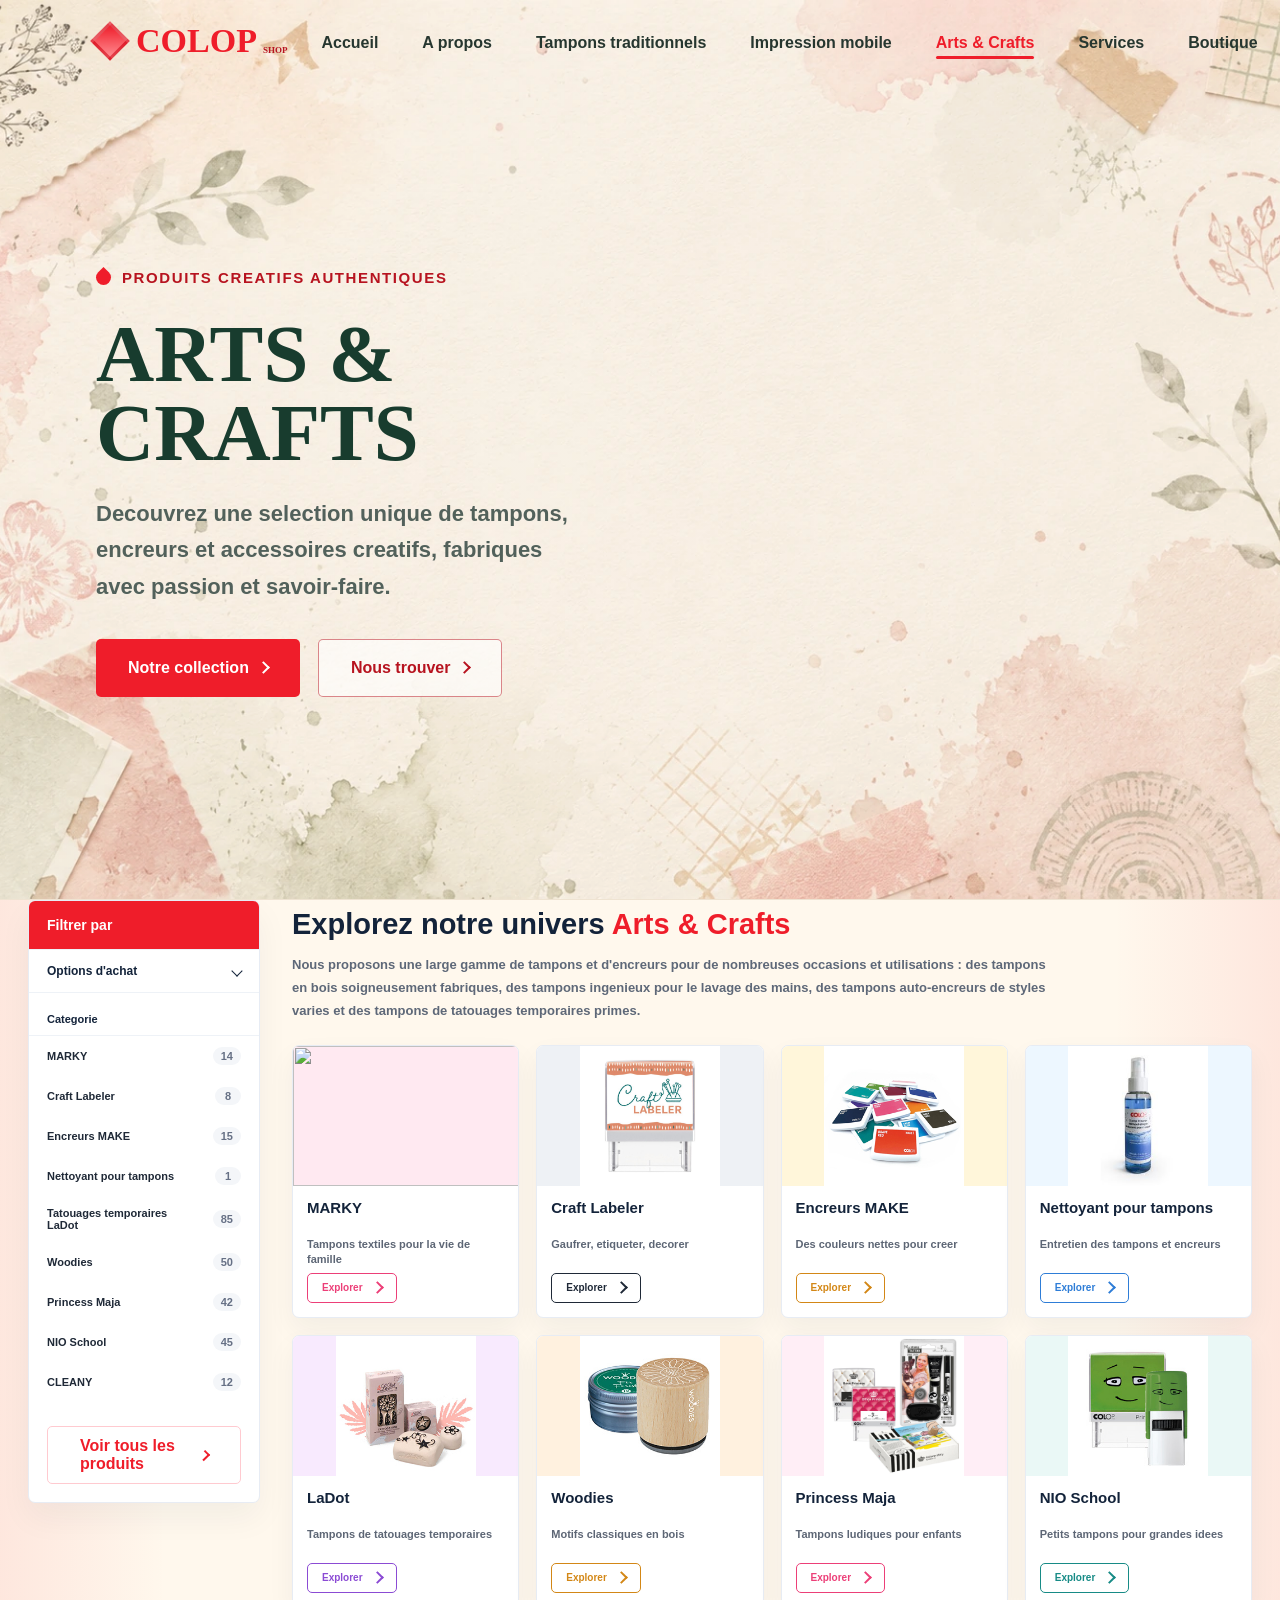
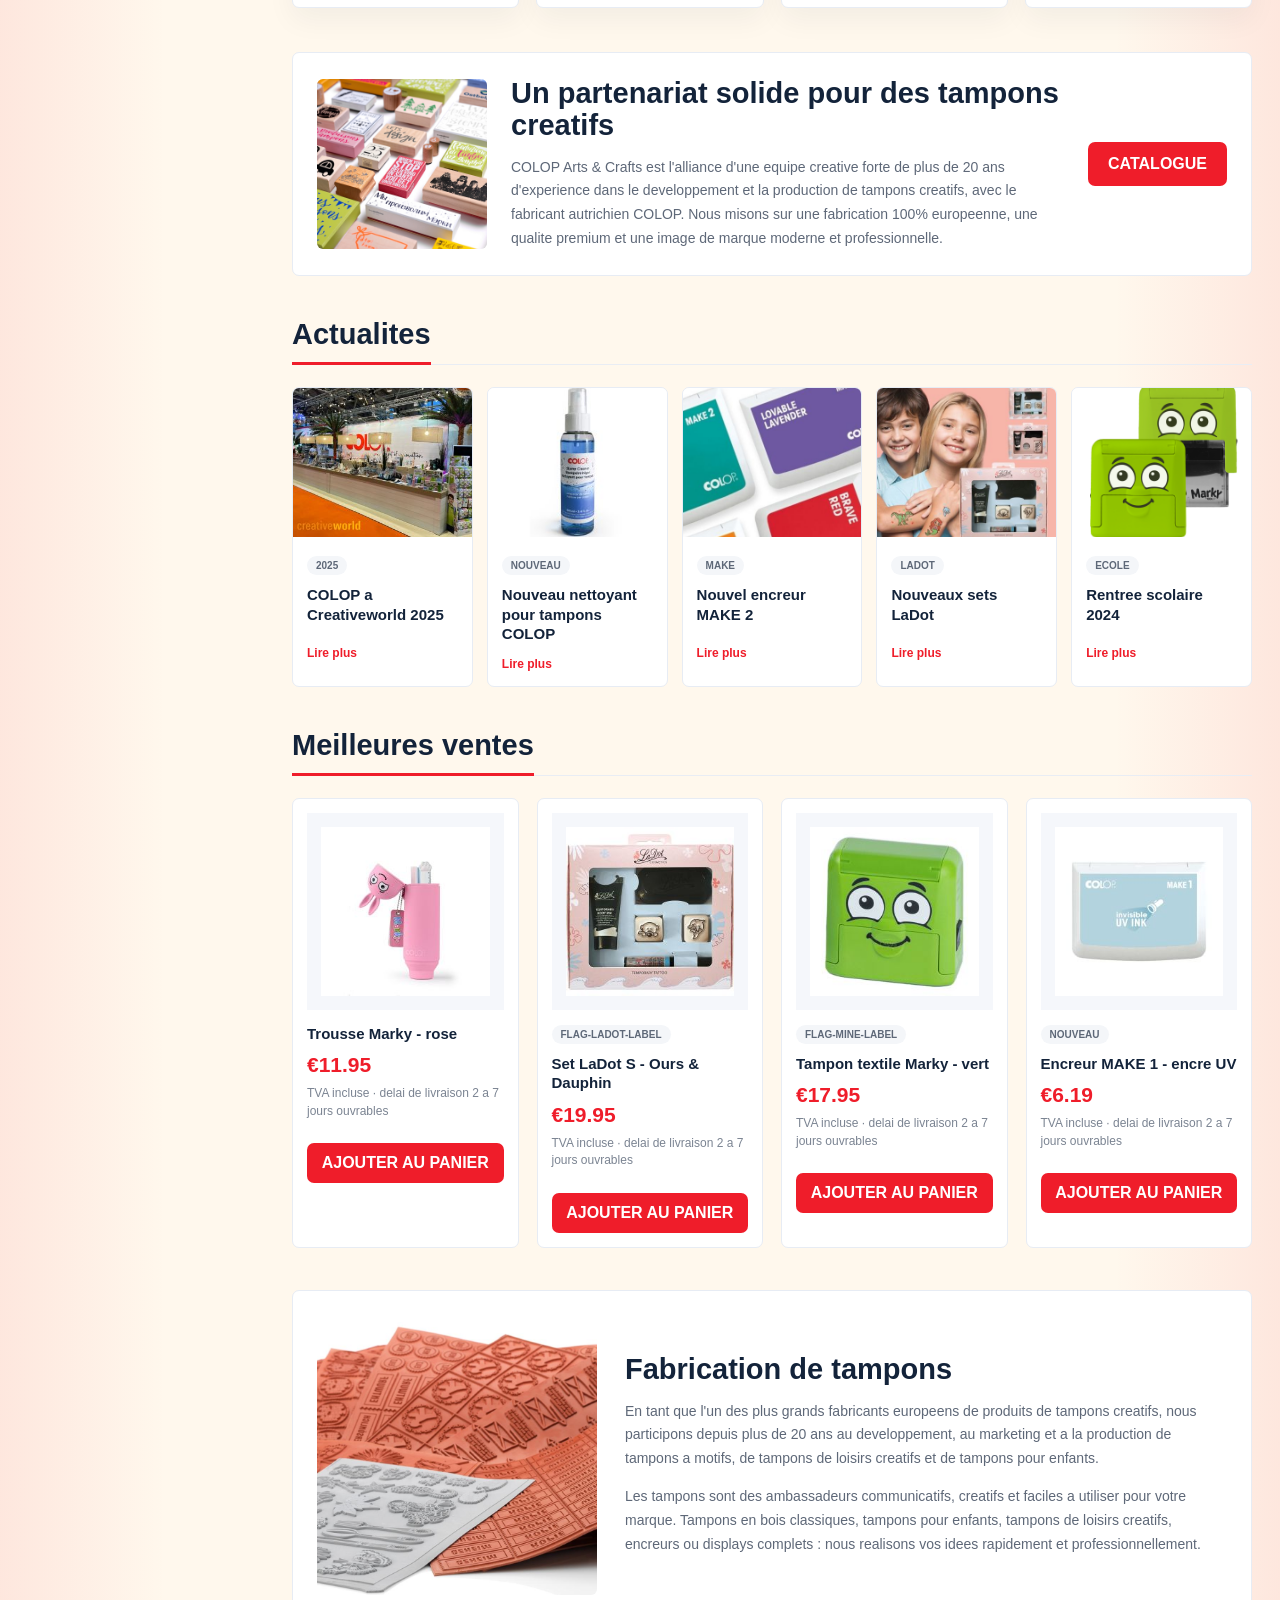
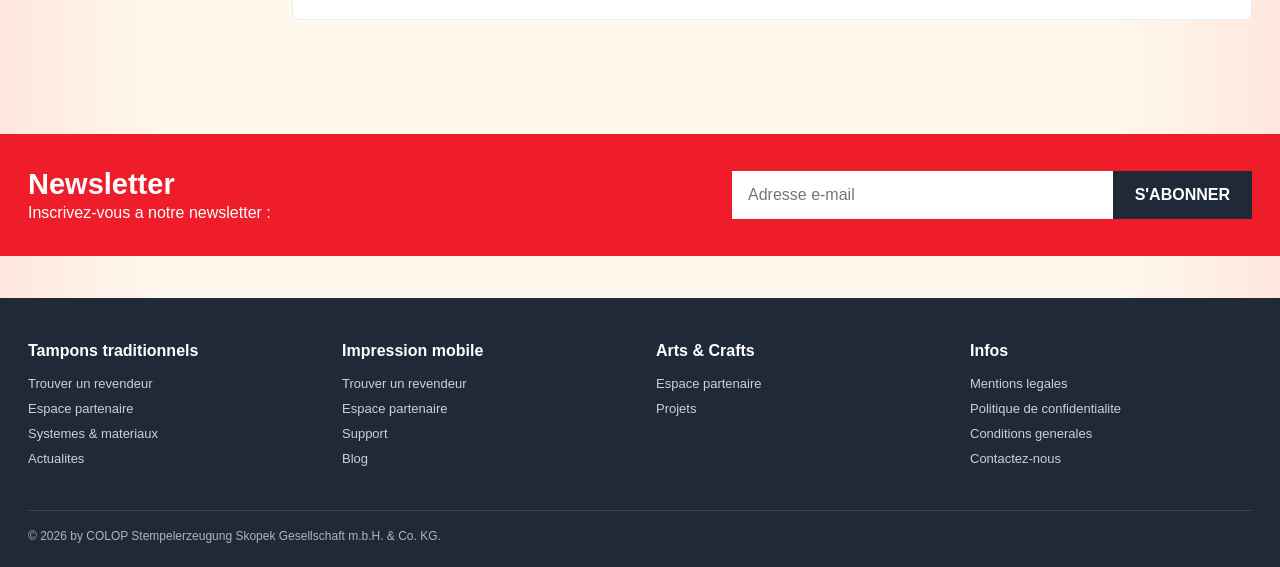
==== index.html @ 4665786a "starting" ====
<!doctype html>
<html lang="fr">
  <head>
    <meta charset="utf-8" />
    <meta name="viewport" content="width=device-width, initial-scale=1" />
    <title>COLOP Arts & Crafts</title>
    <link rel="stylesheet" href="styles.css" />
  </head>
  <body>
    <div class="topbar">
      <div class="wrap topbar__inner">
        <span>La boutique ne fonctionnera pas correctement si les cookies sont desactives.</span>
        <div>
          <a href="#">Mon compte</a>
          <a href="#">Connexion</a>
          <a href="#">Creer un compte</a>
        </div>
      </div>
    </div>

    <header class="site-header">
      <div class="wrap header-grid">
        <button class="icon-button nav-toggle" aria-label="Ouvrir le menu">
          <span></span><span></span><span></span>
        </button>
        <a class="brand" href="#" aria-label="COLOP shop">
          <span>COL</span><span>OP</span>
          <small>Shop</small>
        </a>
        <nav class="main-nav" aria-label="Navigation principale">
          <a href="#">Accueil</a>
          <a href="#">A propos</a>
          <a href="#">Tampons traditionnels</a>
          <a href="#">Impression mobile</a>
          <a class="active" href="#">Arts & Crafts</a>
          <a href="#">Services</a>
          <a href="#">Boutique</a>
        </nav>
        <div class="header-actions">
          <button class="search-button" aria-label="Rechercher"></button>
          <a class="cart-link" href="#">Mon panier</a>
        </div>
      </div>
    </header>

    <main>
      <section class="hero">
        <div class="wrap hero__inner">
          <div class="hero-copy">
            <span class="hero-kicker">Produits creatifs authentiques</span>
            <h1>ARTS &amp; CRAFTS</h1>
            <p>Decouvrez une selection unique de tampons, encreurs et accessoires creatifs, fabriques avec passion et savoir-faire.</p>
            <div class="hero-actions">
              <a class="hero-cta" href="#">Notre collection</a>
              <a class="hero-secondary" href="#">Nous trouver</a>
            </div>
          </div>
          <div class="hero-art" aria-label="Produits COLOP Arts and Crafts">
            <video class="hero-main-image" autoplay muted loop playsinline aria-label="Video principale des produits">
              <source src="assets/sections/hero-main-video.mp4" type="video/mp4" />
            </video>
          </div>
        </div>
      </section>

      <div class="wrap layout">
        <aside class="filters" aria-label="Categories de boutique">
          <h2>Filtrer par</h2>
          <h3>Options d'achat</h3>
          <h4>Categorie</h4>
          <ul>
            <li><a href="#">MARKY</a><span>14</span></li>
            <li><a href="#">Craft Labeler</a><span>8</span></li>
            <li><a href="#">Encreurs MAKE</a><span>15</span></li>
            <li><a href="#">Nettoyant pour tampons</a><span>1</span></li>
            <li><a href="#">Tatouages temporaires LaDot</a><span>85</span></li>
            <li><a href="#">Woodies</a><span>50</span></li>
            <li><a href="#">Princess Maja</a><span>42</span></li>
            <li><a href="#">NIO School</a><span>45</span></li>
            <li><a href="#">CLEANY</a><span>12</span></li>
          </ul>
          <a class="view-all" href="#">Voir tous les produits</a>
        </aside>

        <div class="content">
          <section class="section-intro">
            <h2>Explorez notre univers <span>Arts & Crafts</span></h2>
            <p>
              Nous proposons une large gamme de tampons et d'encreurs pour de nombreuses occasions et utilisations :
              des tampons en bois soigneusement fabriques, des tampons ingenieux pour le lavage des mains, des tampons
              auto-encreurs de styles varies et des tampons de tatouages temporaires primes.
            </p>
          </section>

          <section class="brand-grid" aria-label="Marques Arts and Crafts">
            <a class="brand-tile marky" href="#">
              <img src="assets/brands/marky.jpg" alt="" />
              <strong>MARKY</strong>
              <span>Tampons textiles pour la vie de famille</span>
              <em>Explorer</em>
            </a>
            <a class="brand-tile labeler" href="#">
              <img src="assets/brands/craft-labeler.jpg" alt="" />
              <strong>Craft Labeler</strong>
              <span>Gaufrer, etiqueter, decorer</span>
              <em>Explorer</em>
            </a>
            <a class="brand-tile make" href="#">
              <img src="assets/brands/make-stamp-pads.jpg" alt="" />
              <strong>Encreurs MAKE</strong>
              <span>Des couleurs nettes pour creer</span>
              <em>Explorer</em>
            </a>
            <a class="brand-tile cleaner" href="#">
              <img src="assets/brands/stamp-cleaner.jpg" alt="" />
              <strong>Nettoyant pour tampons</strong>
              <span>Entretien des tampons et encreurs</span>
              <em>Explorer</em>
            </a>
            <a class="brand-tile ladot" href="#">
              <img src="assets/brands/ladot.jpg" alt="" />
              <strong>LaDot</strong>
              <span>Tampons de tatouages temporaires</span>
              <em>Explorer</em>
            </a>
            <a class="brand-tile woodies" href="#">
              <img src="assets/brands/woodies.jpg" alt="" />
              <strong>Woodies</strong>
              <span>Motifs classiques en bois</span>
              <em>Explorer</em>
            </a>
            <a class="brand-tile maja" href="#">
              <img src="assets/brands/princess-maja.png" alt="" />
              <strong>Princess Maja</strong>
              <span>Tampons ludiques pour enfants</span>
              <em>Explorer</em>
            </a>
            <a class="brand-tile nio" href="#">
              <img src="assets/brands/nio-school.jpg" alt="" />
              <strong>NIO School</strong>
              <span>Petits tampons pour grandes idees</span>
              <em>Explorer</em>
            </a>
          </section>

          <section class="partnership">
            <img src="assets/sections/company.jpg" alt="Produits creatifs COLOP Arts and Crafts" />
            <div>
              <h2>Un partenariat solide pour des tampons creatifs</h2>
              <p>
                COLOP Arts & Crafts est l'alliance d'une equipe creative forte de plus de 20 ans d'experience dans le
                developpement et la production de tampons creatifs, avec le fabricant autrichien COLOP. Nous misons sur
                une fabrication 100% europeenne, une qualite premium et une image de marque moderne et professionnelle.
              </p>
            </div>
            <a class="button" href="#">Catalogue</a>
          </section>

          <section class="news">
            <div class="section-heading">
              <h2>Actualites</h2>
            </div>
            <div class="news-grid">
              <article>
                <img src="assets/news/creativeworld-2025.jpg" alt="" />
                <span>2025</span>
                <h3>COLOP a Creativeworld 2025</h3>
                <a href="#">Lire plus</a>
              </article>
              <article>
                <img src="assets/news/stamp-cleaner.jpg" alt="" />
                <span>Nouveau</span>
                <h3>Nouveau nettoyant pour tampons COLOP</h3>
                <a href="#">Lire plus</a>
              </article>
              <article>
                <img src="assets/news/make-2-stamp-pad.jpg" alt="" />
                <span>MAKE</span>
                <h3>Nouvel encreur MAKE 2</h3>
                <a href="#">Lire plus</a>
              </article>
              <article>
                <img src="assets/news/new-ladot-sets.jpg" alt="" />
                <span>LaDot</span>
                <h3>Nouveaux sets LaDot</h3>
                <a href="#">Lire plus</a>
              </article>
              <article>
                <img src="assets/news/back-to-school-2024.png" alt="" />
                <span>Ecole</span>
                <h3>Rentree scolaire 2024</h3>
                <a href="#">Lire plus</a>
              </article>
            </div>
          </section>

          <section class="products">
            <div class="section-heading">
              <h2>Meilleures ventes</h2>
            </div>
            <div class="product-grid">
              <article class="product-card">
                <div class="product-image"><img src="assets/products/marky-pencil-case-pink.jpg" alt="Trousse Marky rose" /></div>
                <h3>Trousse Marky - rose</h3>
                <p class="price">&euro;11.95</p>
                <p class="meta">TVA incluse &middot; delai de livraison 2 a 7 jours ouvrables</p>
                <button>Ajouter au panier</button>
              </article>
              <article class="product-card">
                <div class="product-image"><img src="assets/products/ladot-set-bear-dolphin.jpg" alt="Set LaDot S Ours et Dauphin" /></div>
                <span class="flag">flag-ladot-label</span>
                <h3>Set LaDot S - Ours & Dauphin</h3>
                <p class="price">&euro;19.95</p>
                <p class="meta">TVA incluse &middot; delai de livraison 2 a 7 jours ouvrables</p>
                <button>Ajouter au panier</button>
              </article>
              <article class="product-card">
                <div class="product-image"><img src="assets/products/marky-textile-stamp-green.jpg" alt="Tampon textile Marky vert" /></div>
                <span class="flag">flag-mine-label</span>
                <h3>Tampon textile Marky - vert</h3>
                <p class="price">&euro;17.95</p>
                <p class="meta">TVA incluse &middot; delai de livraison 2 a 7 jours ouvrables</p>
                <button>Ajouter au panier</button>
              </article>
              <article class="product-card">
                <div class="product-image"><img src="assets/products/make-1-ink-pad-uv.jpg" alt="Encreur MAKE 1 encre UV" /></div>
                <span class="flag">nouveau</span>
                <h3>Encreur MAKE 1 - encre UV</h3>
                <p class="price">&euro;6.19</p>
                <p class="meta">TVA incluse &middot; delai de livraison 2 a 7 jours ouvrables</p>
                <button>Ajouter au panier</button>
              </article>
            </div>
          </section>

          <section class="manufacturing">
            <div class="manufacturing__image">
              <img src="assets/sections/production-01.jpg" alt="Fabrication de tampons COLOP" />
            </div>
            <div>
              <h2>Fabrication de tampons</h2>
              <p>
                En tant que l'un des plus grands fabricants europeens de produits de tampons creatifs, nous participons
                depuis plus de 20 ans au developpement, au marketing et a la production de tampons a motifs, de tampons
                de loisirs creatifs et de tampons pour enfants.
              </p>
              <p>
                Les tampons sont des ambassadeurs communicatifs, creatifs et faciles a utiliser pour votre marque.
                Tampons en bois classiques, tampons pour enfants, tampons de loisirs creatifs, encreurs ou displays
                complets : nous realisons vos idees rapidement et professionnellement.
              </p>
            </div>
          </section>
        </div>
      </div>
    </main>

    <section class="newsletter">
      <div class="wrap newsletter__inner">
        <div>
          <h2>Newsletter</h2>
          <p>Inscrivez-vous a notre newsletter :</p>
        </div>
        <form>
          <input type="email" placeholder="Adresse e-mail" aria-label="Adresse e-mail" />
          <button type="submit">S'abonner</button>
        </form>
      </div>
    </section>

    <footer class="footer">
      <div class="wrap footer-grid">
        <div>
          <h3>Tampons traditionnels</h3>
          <a href="#">Trouver un revendeur</a>
          <a href="#">Espace partenaire</a>
          <a href="#">Systemes & materiaux</a>
          <a href="#">Actualites</a>
        </div>
        <div>
          <h3>Impression mobile</h3>
          <a href="#">Trouver un revendeur</a>
          <a href="#">Espace partenaire</a>
          <a href="#">Support</a>
          <a href="#">Blog</a>
        </div>
        <div>
          <h3>Arts & Crafts</h3>
          <a href="#">Espace partenaire</a>
          <a href="#">Projets</a>
        </div>
        <div>
          <h3>Infos</h3>
          <a href="#">Mentions legales</a>
          <a href="#">Politique de confidentialite</a>
          <a href="#">Conditions generales</a>
          <a href="#">Contactez-nous</a>
        </div>
      </div>
      <div class="wrap copyright">
        &copy; 2026 by COLOP Stempelerzeugung Skopek Gesellschaft m.b.H. & Co. KG.
      </div>
    </footer>

    <script src="script.js"></script>
  </body>
</html>
---- styles.css ----
:root {
  --red: #ef1d2a;
  --red-dark: #b7131f;
  --ink: #13233a;
  --text: #253247;
  --muted: #667085;
  --line: #e9edf4;
  --page: #fff8ed;
  --panel: #ffffff;
  --cream: #fff8ec;
  --shadow: 0 22px 52px rgba(73, 38, 18, 0.12);
}

* {
  box-sizing: border-box;
}

body {
  margin: 0;
  color: var(--text);
  font-family: Arial, Helvetica, sans-serif;
  background:
    linear-gradient(90deg, rgba(239, 29, 42, 0.08), transparent 13%, transparent 87%, rgba(239, 29, 42, 0.08)),
    var(--page);
}

a {
  color: inherit;
  text-decoration: none;
}

button,
input {
  font: inherit;
}

.wrap {
  width: min(1320px, calc(100% - 56px));
  margin: 0 auto;
}

.topbar {
  display: none;
  background: rgba(255, 255, 255, 0.68);
  color: #786d62;
  font-size: 11px;
  border-bottom: 1px solid rgba(239, 29, 42, 0.1);
}

.topbar__inner {
  min-height: 26px;
  display: flex;
  align-items: center;
  justify-content: space-between;
  gap: 18px;
}

.topbar__inner span::before {
  content: "";
  display: inline-block;
  width: 8px;
  height: 8px;
  margin-right: 8px;
  border: 1px solid var(--red);
  border-radius: 50%;
  vertical-align: -1px;
}

.topbar a {
  margin-left: 18px;
}

.site-header {
  position: fixed;
  top: 0;
  left: 0;
  right: 0;
  z-index: 20;
  background: transparent;
  border-bottom: 1px solid transparent;
  backdrop-filter: none;
  transition: background 180ms ease, border-color 180ms ease, box-shadow 180ms ease;
}

.site-header.is-scrolled {
  background: rgba(255, 250, 240, 0.96);
  border-bottom-color: rgba(239, 29, 42, 0.08);
  box-shadow: 0 10px 26px rgba(50, 31, 17, 0.06);
  backdrop-filter: blur(12px);
}

.header-grid {
  width: 85vw;
  max-width: none;
  min-height: 82px;
  display: grid;
  grid-template-columns: auto 1fr auto;
  align-items: center;
  gap: 34px;
}

.brand {
  display: inline-flex;
  align-items: flex-end;
  color: var(--red);
  font-family: Georgia, "Times New Roman", serif;
  font-size: 34px;
  font-weight: 900;
  line-height: 0.9;
  letter-spacing: 0;
}

.brand::before {
  content: "";
  width: 22px;
  height: 22px;
  margin-right: 12px;
  align-self: center;
  background: linear-gradient(135deg, var(--red), #ff8a8f);
  border: 3px solid rgba(183, 19, 31, 0.3);
  transform: rotate(45deg);
}

.brand span + span {
  font-weight: 900;
}

.brand small {
  margin-left: 6px;
  color: var(--red-dark);
  font-size: 9px;
  font-weight: 800;
  text-transform: uppercase;
  transform: translateY(-2px);
}

.main-nav {
  display: flex;
  align-items: center;
  justify-content: center;
  gap: 44px;
  color: #26362f;
  font-size: 16px;
  font-weight: 700;
}

.main-nav a {
  position: relative;
  padding: 29px 0 25px;
  white-space: nowrap;
}

.main-nav a.active,
.main-nav a:hover {
  color: var(--red);
}

.main-nav a.active::after {
  content: "";
  position: absolute;
  left: 0;
  right: 0;
  bottom: 18px;
  height: 3px;
  background: var(--red);
  border-radius: 999px;
}

.header-actions {
  display: flex;
  align-items: center;
  justify-content: flex-end;
  gap: 18px;
  font-size: 16px;
}

.cart-link {
  min-height: 48px;
  display: inline-flex;
  align-items: center;
  padding: 0 28px;
  color: #fff;
  background: var(--red);
  border-radius: 6px;
  font-weight: 900;
  box-shadow: 0 14px 26px rgba(239, 29, 42, 0.22);
}

.search-button,
.icon-button {
  border: 0;
  background: transparent;
  cursor: pointer;
}

.search-button {
  width: 22px;
  height: 22px;
  border: 2px solid #1f2937;
  border-radius: 50%;
  position: relative;
}

.search-button::after {
  content: "";
  position: absolute;
  width: 8px;
  height: 2px;
  right: -6px;
  bottom: 0;
  background: #1f2937;
  transform: rotate(45deg);
}

.nav-toggle {
  display: none;
  width: 32px;
  height: 28px;
  padding: 0;
}

.nav-toggle span {
  display: block;
  height: 2px;
  margin: 6px 0;
  background: var(--ink);
}

.hero {
  position: relative;
  height: 100vh;
  min-height: 100vh;
  overflow: hidden;
  background:
    radial-gradient(circle at center, rgba(255, 250, 240, 0.1), rgba(255, 246, 232, 0.1)),
    url("assets/sections/hero-background.png") center / cover no-repeat,
    #fff6e8;
  border-bottom: 1px solid rgba(103, 59, 24, 0.1);
}

.hero__inner {
  width: 85vw;
  position: relative;
  z-index: 1;
  transform: translateY(74px);
  min-height: calc(100vh - 82px);
  display: grid;
  grid-template-columns: minmax(480px, 0.7fr) minmax(720px, 1.3fr);
  align-items: center;
  gap: 86px;
  padding: 28px 0;
}

.hero-kicker {
  display: inline-flex;
  align-items: center;
  gap: 11px;
  margin-bottom: 28px;
  color: var(--red-dark);
  font-size: 15px;
  font-weight: 900;
  text-transform: uppercase;
  letter-spacing: 1.6px;
}

.hero-kicker::before {
  content: "";
  width: 15px;
  height: 15px;
  background: var(--red);
  border-radius: 0 8px 8px 8px;
  transform: rotate(45deg);
}

.hero-copy h1 {
  max-width: 660px;
  margin: 0 0 24px;
  color: #183c2e;
  font-family: Georgia, "Times New Roman", serif;
  font-size: clamp(72px, 6.3vw, 112px);
  line-height: 0.98;
  font-weight: 900;
  letter-spacing: 0;
}

.hero-copy h1 span {
  color: var(--red);
}

.hero-copy h1::first-letter {
  color: inherit;
}

.hero-copy p {
  max-width: 610px;
  margin: 0;
  color: #52615b;
  font-size: 22px;
  font-weight: 700;
  line-height: 1.65;
}

.hero-badges {
  display: none;
  flex-wrap: wrap;
  gap: 18px;
  margin: 28px 0 25px;
}

.hero-badges span {
  min-width: 92px;
  display: grid;
  grid-template-columns: 34px 1fr;
  align-items: center;
  gap: 9px;
  color: #4d596a;
  font-size: 11px;
  font-weight: 800;
  line-height: 1.25;
}

.hero-badges span::before {
  content: "";
  width: 34px;
  height: 34px;
  grid-row: span 2;
  background: var(--red);
  border-radius: 50%;
}

.hero-badges b {
  color: var(--ink);
  font-size: 13px;
}

.hero-actions {
  display: flex;
  flex-wrap: wrap;
  gap: 18px;
  margin-top: 34px;
}

.hero-cta,
.hero-secondary,
.view-all,
.brand-tile em {
  display: inline-flex;
  align-items: center;
  justify-content: center;
  gap: 10px;
  min-height: 58px;
  padding: 0 32px;
  border: 0;
  border-radius: 5px;
  background: var(--red);
  color: #fff;
  font-size: 16px;
  font-style: normal;
  font-weight: 900;
}

.hero-secondary {
  background: rgba(255, 255, 255, 0.62);
  color: var(--red-dark);
  border: 1px solid rgba(183, 19, 31, 0.5);
  box-shadow: none;
}

.hero-cta::after,
.hero-secondary::after,
.view-all::after,
.brand-tile em::after {
  content: "";
  width: 7px;
  height: 7px;
  border-top: 2px solid currentColor;
  border-right: 2px solid currentColor;
  transform: rotate(45deg);
}

.hero-art {
  position: relative;
  min-height: 420px;
  display: flex;
  align-items: center;
  justify-content: center;
  min-width: 0;
}

.hero-main-image {
  display: block;
  width: 100%;
  max-width: 1040px;
  height: clamp(420px, 46vw, 640px);
  object-fit: cover;
  object-position: center;
  border-radius: 0;
}

.layout {
  display: grid;
  grid-template-columns: 232px minmax(0, 1fr);
  gap: 32px;
  padding: 0 0 72px;
}

.filters {
  align-self: start;
  overflow: hidden;
  background: #fff;
  border: 1px solid #e7ecf4;
  border-radius: 7px;
  box-shadow: 0 15px 32px rgba(20, 32, 56, 0.05);
}

.filters h2,
.filters h3,
.filters h4 {
  margin: 0;
  border-bottom: 1px solid #eef2f7;
}

.filters h2 {
  padding: 16px 18px;
  background: var(--red);
  color: #fff;
  font-size: 14px;
  font-weight: 900;
}

.filters h3 {
  padding: 14px 18px;
  color: var(--ink);
  font-size: 12px;
  font-weight: 900;
}

.filters h3::after {
  content: "";
  float: right;
  width: 7px;
  height: 7px;
  margin-top: 3px;
  border-right: 1px solid currentColor;
  border-bottom: 1px solid currentColor;
  transform: rotate(45deg);
}

.filters h4 {
  padding: 20px 18px 10px;
  color: var(--ink);
  font-size: 11px;
  font-weight: 900;
}

.filters ul {
  margin: 0;
  padding: 0;
  list-style: none;
}

.filters li {
  display: grid;
  grid-template-columns: minmax(0, 1fr) auto;
  align-items: center;
  gap: 14px;
  padding: 11px 18px;
  color: #1f2937;
  font-size: 11px;
  font-weight: 800;
}

.filters span {
  min-width: 26px;
  padding: 3px 8px;
  color: #667085;
  text-align: center;
  background: #f4f6f9;
  border-radius: 999px;
}

.view-all {
  width: calc(100% - 36px);
  margin: 24px 18px 18px;
  background: #fff;
  color: var(--red);
  border: 1px solid #ffcad0;
}

.section-intro {
  padding-top: 8px;
}

.section-intro h2,
.partnership h2,
.section-heading h2,
.manufacturing h2,
.newsletter h2 {
  margin: 0 0 14px;
  color: var(--ink);
  font-size: 29px;
  line-height: 1.12;
  font-weight: 900;
  letter-spacing: 0;
}

.section-intro h2 span {
  color: var(--red);
}

.section-intro p {
  max-width: 760px;
  margin: 0 0 22px;
  color: #5e6878;
  font-size: 13px;
  font-weight: 700;
  line-height: 1.75;
}

.brand-grid {
  display: grid;
  grid-template-columns: repeat(4, minmax(0, 1fr));
  gap: 17px;
  margin-bottom: 44px;
}

.brand-tile {
  min-width: 0;
  min-height: 255px;
  display: flex;
  flex-direction: column;
  padding: 0 14px 14px;
  color: var(--ink);
  background: #fff;
  border: 1px solid #e7ecf4;
  border-radius: 7px;
  box-shadow: 0 12px 28px rgba(20, 32, 56, 0.05);
  overflow: hidden;
  transition: transform 160ms ease, box-shadow 160ms ease;
}

.brand-tile:hover {
  transform: translateY(-4px);
  box-shadow: var(--shadow);
}

.brand-tile img {
  width: calc(100% + 28px);
  height: 140px;
  margin: 0 -14px 13px;
  object-fit: contain;
  background: #f9eef5;
  border-radius: 0;
}

.brand-tile strong {
  min-height: 34px;
  color: var(--ink);
  font-size: 15px;
  line-height: 1.15;
  font-weight: 900;
}

.brand-tile span {
  min-height: 36px;
  margin-top: 4px;
  color: #5d6675;
  font-size: 11px;
  font-weight: 800;
  line-height: 1.35;
}

.brand-tile em {
  width: max-content;
  min-height: 30px;
  margin-top: auto;
  padding: 0 14px;
  background: #fff;
  border: 1px solid currentColor;
  font-size: 10px;
}

.marky img { background: #ffe9f1; }
.labeler img { background: #eef1f5; }
.make img { background: #fff6da; }
.cleaner img { background: #edf7ff; }
.ladot img { background: #f8eafe; }
.woodies img { background: #fff1df; }
.maja img { background: #ffeef6; }
.nio img { background: #eaf8f6; }

.marky em,
.maja em { color: #ec3f78; }
.labeler em { color: #1f2937; }
.make em,
.woodies em { color: #d38716; }
.cleaner em { color: #2e7dd7; }
.ladot em { color: #8b4bd4; }
.nio em { color: #178b86; }

.partnership,
.news,
.products,
.manufacturing,
.newsletter,
.footer {
  margin-top: 42px;
}

.partnership {
  display: grid;
  grid-template-columns: 170px 1fr auto;
  gap: 24px;
  align-items: center;
  padding: 24px;
  background: #fff;
  border: 1px solid #e7ecf4;
  border-radius: 7px;
}

.partnership img {
  width: 170px;
  aspect-ratio: 1;
  object-fit: cover;
  border-radius: 6px;
}

.partnership p,
.manufacturing p {
  margin: 0;
  color: #5e6878;
  font-size: 14px;
  line-height: 1.7;
}

.button,
.newsletter button,
.product-card button {
  border: 0;
  background: var(--red);
  color: #fff;
  font-weight: 900;
  cursor: pointer;
  text-transform: uppercase;
}

.button {
  flex: 0 0 auto;
  padding: 13px 20px;
  border-radius: 7px;
}

.section-heading {
  border-bottom: 1px solid var(--line);
  margin-bottom: 22px;
}

.section-heading h2 {
  display: inline-block;
  margin-bottom: -1px;
  padding-bottom: 12px;
  border-bottom: 3px solid var(--red);
}

.news-grid {
  display: grid;
  grid-template-columns: repeat(5, minmax(150px, 1fr));
  gap: 14px;
}

.news article,
.product-card {
  background: #fff;
  border: 1px solid #e7ecf4;
  border-radius: 7px;
  overflow: hidden;
}

.news article {
  min-height: 155px;
  padding: 14px;
}

.news article img {
  width: calc(100% + 28px);
  aspect-ratio: 1.2;
  margin: -14px -14px 14px;
  object-fit: cover;
  background: #f5f7fb;
}

.news span,
.flag {
  display: inline-block;
  margin-bottom: 10px;
  padding: 4px 9px;
  background: #f4f6f9;
  color: #5e6878;
  font-size: 10px;
  font-weight: 900;
  text-transform: uppercase;
  border-radius: 999px;
}

.news h3,
.product-card h3 {
  margin: 0 0 10px;
  color: var(--ink);
  font-size: 15px;
  line-height: 1.3;
  font-weight: 900;
}

.news h3 {
  min-height: 48px;
}

.news a {
  color: var(--red);
  font-size: 12px;
  font-weight: 900;
}

.product-grid {
  display: grid;
  grid-template-columns: repeat(4, minmax(0, 1fr));
  gap: 18px;
}

.product-card {
  min-width: 0;
  padding: 14px;
}

.product-image {
  width: 100%;
  aspect-ratio: 1;
  margin-bottom: 14px;
  background: #f5f7fb;
  overflow: hidden;
}

.product-image img {
  display: block;
  width: 100%;
  height: 100%;
  object-fit: contain;
  padding: 14px;
}

.price {
  margin: 0 0 8px;
  color: var(--red);
  font-size: 21px;
  font-weight: 900;
}

.meta {
  min-height: 44px;
  margin: 0 0 14px;
  color: #7b8492;
  font-size: 12px;
  line-height: 1.45;
}

.product-card button {
  width: 100%;
  min-height: 40px;
  border-radius: 7px;
}

.manufacturing {
  display: grid;
  grid-template-columns: 280px 1fr;
  gap: 28px;
  align-items: center;
  padding: 24px;
  background: #fff;
  border: 1px solid #e7ecf4;
  border-radius: 7px;
}

.manufacturing__image {
  overflow: hidden;
  border-radius: 6px;
  background: #f5f7fb;
}

.manufacturing img {
  display: block;
  width: 100%;
  aspect-ratio: 1;
  object-fit: cover;
}

.manufacturing p + p {
  margin-top: 14px;
}

.newsletter {
  background: var(--red);
  color: #fff;
}

.newsletter__inner {
  display: flex;
  justify-content: space-between;
  gap: 28px;
  align-items: center;
  padding: 34px 0;
}

.newsletter h2 {
  color: #fff;
  margin-bottom: 4px;
}

.newsletter p {
  margin: 0;
}

.newsletter form {
  display: flex;
  width: min(520px, 100%);
}

.newsletter input {
  min-width: 0;
  flex: 1;
  height: 48px;
  border: 0;
  padding: 0 16px;
}

.newsletter button {
  height: 48px;
  padding: 0 22px;
  background: #202938;
}

.footer {
  background: #202938;
  color: #d8dde6;
}

.footer-grid {
  display: grid;
  grid-template-columns: repeat(4, minmax(0, 1fr));
  gap: 32px;
  padding: 44px 0 34px;
}

.footer h3 {
  margin: 0 0 16px;
  color: #fff;
  font-size: 16px;
}

.footer a {
  display: block;
  margin-bottom: 10px;
  color: #c8d0db;
  font-size: 13px;
}

.copyright {
  padding: 18px 0 24px;
  border-top: 1px solid rgba(255, 255, 255, 0.12);
  color: #aab4c3;
  font-size: 12px;
}

@media (max-width: 1040px) {
  .header-grid {
    grid-template-columns: auto 1fr auto;
  }

  .nav-toggle {
    display: block;
  }

  .main-nav {
    position: absolute;
    left: 0;
    right: 0;
    top: 82px;
    display: none;
    flex-direction: column;
    align-items: stretch;
    gap: 0;
    background: #fff;
    border-bottom: 1px solid var(--line);
  }

  .main-nav.open {
    display: flex;
  }

  .main-nav a {
    padding: 16px 24px;
    border-top: 1px solid var(--line);
  }

  .main-nav a.active::after {
    display: none;
  }

  .hero__inner {
    width: min(720px, 92vw);
    grid-template-columns: 1fr;
    gap: 24px;
    padding-top: 42px;
    padding-bottom: 84px;
  }

  .hero-art {
    min-height: auto;
    max-width: 720px;
    width: 100%;
    justify-self: center;
  }

  .brand-grid,
  .news-grid,
  .product-grid {
    grid-template-columns: repeat(2, minmax(0, 1fr));
  }

  .layout {
    grid-template-columns: 1fr;
  }

  .filters {
    display: none;
  }
}

@media (max-width: 640px) {
  .wrap {
    width: min(100% - 24px, 1120px);
  }

  .topbar,
  .cart-link {
    display: none;
  }

  .brand {
    font-size: 26px;
  }

  .hero__inner {
    min-height: auto;
    padding-top: 34px;
    padding-bottom: 62px;
  }

  .hero-copy h1 {
    font-size: 52px;
  }

  .hero-copy p {
    font-size: 16px;
  }

  .hero-actions {
    gap: 12px;
    margin-top: 28px;
  }

  .hero-cta,
  .hero-secondary {
    width: 100%;
  }

  .hero-art {
    min-height: auto;
    margin-top: 14px;
  }

  .hero-main-image {
    height: 260px;
  }

  .brand-grid,
  .news-grid,
  .product-grid,
  .manufacturing,
  .footer-grid {
    grid-template-columns: 1fr;
  }

  .partnership {
    grid-template-columns: 1fr;
  }

  .partnership img {
    width: 100%;
    max-height: 240px;
  }

  .newsletter__inner,
  .newsletter form {
    flex-direction: column;
    align-items: stretch;
  }
}
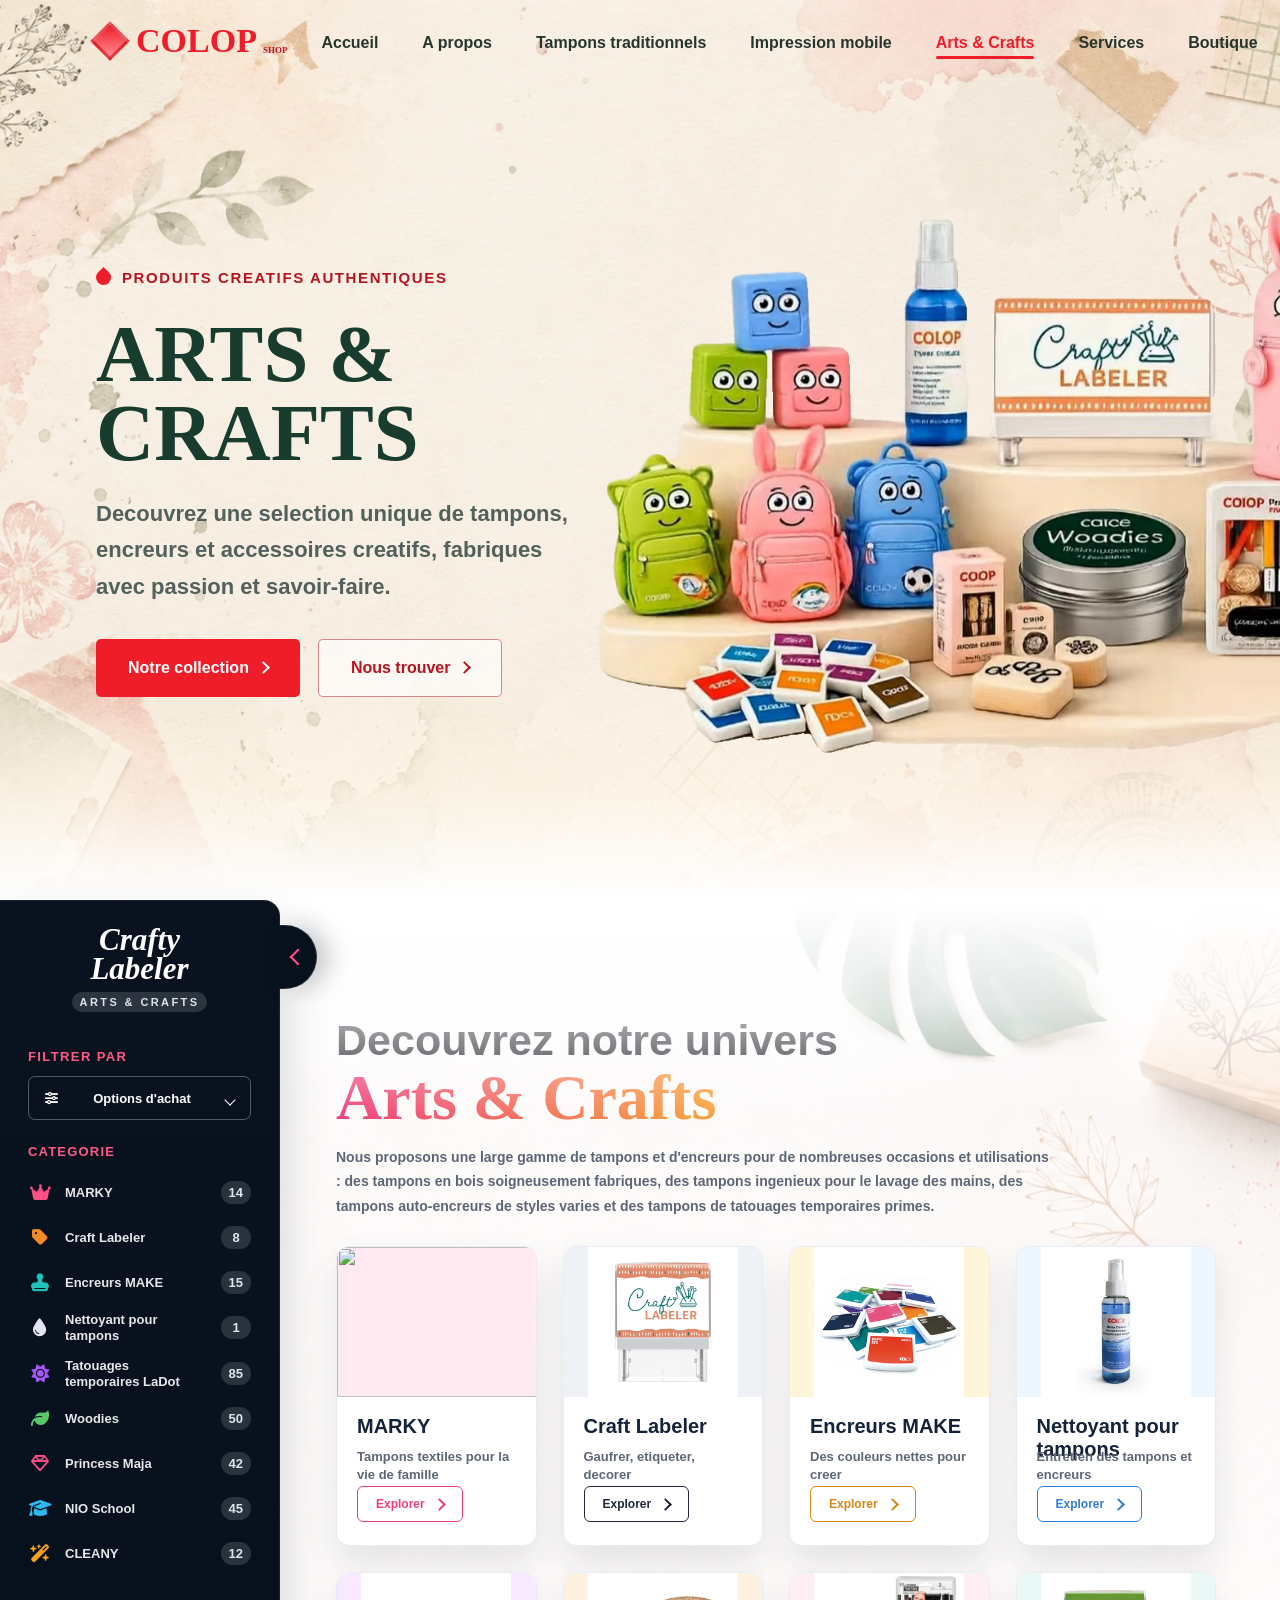
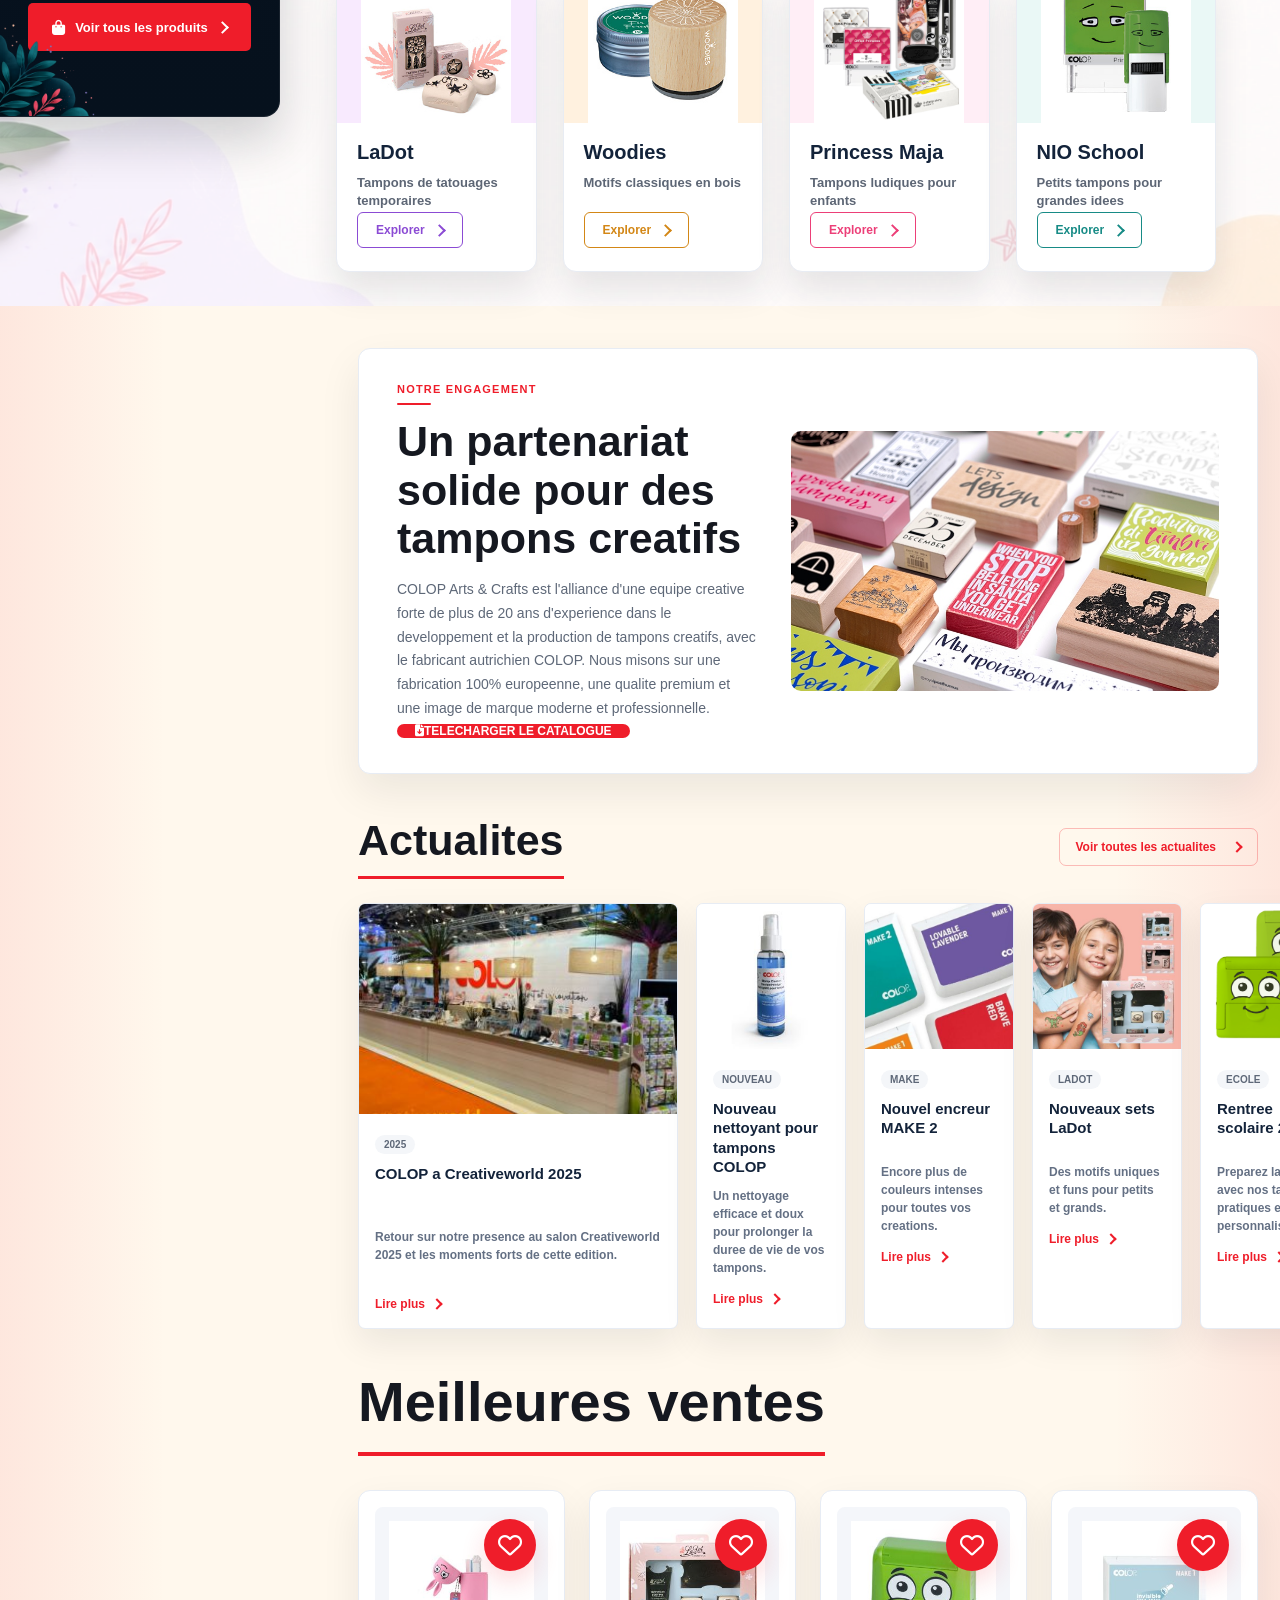
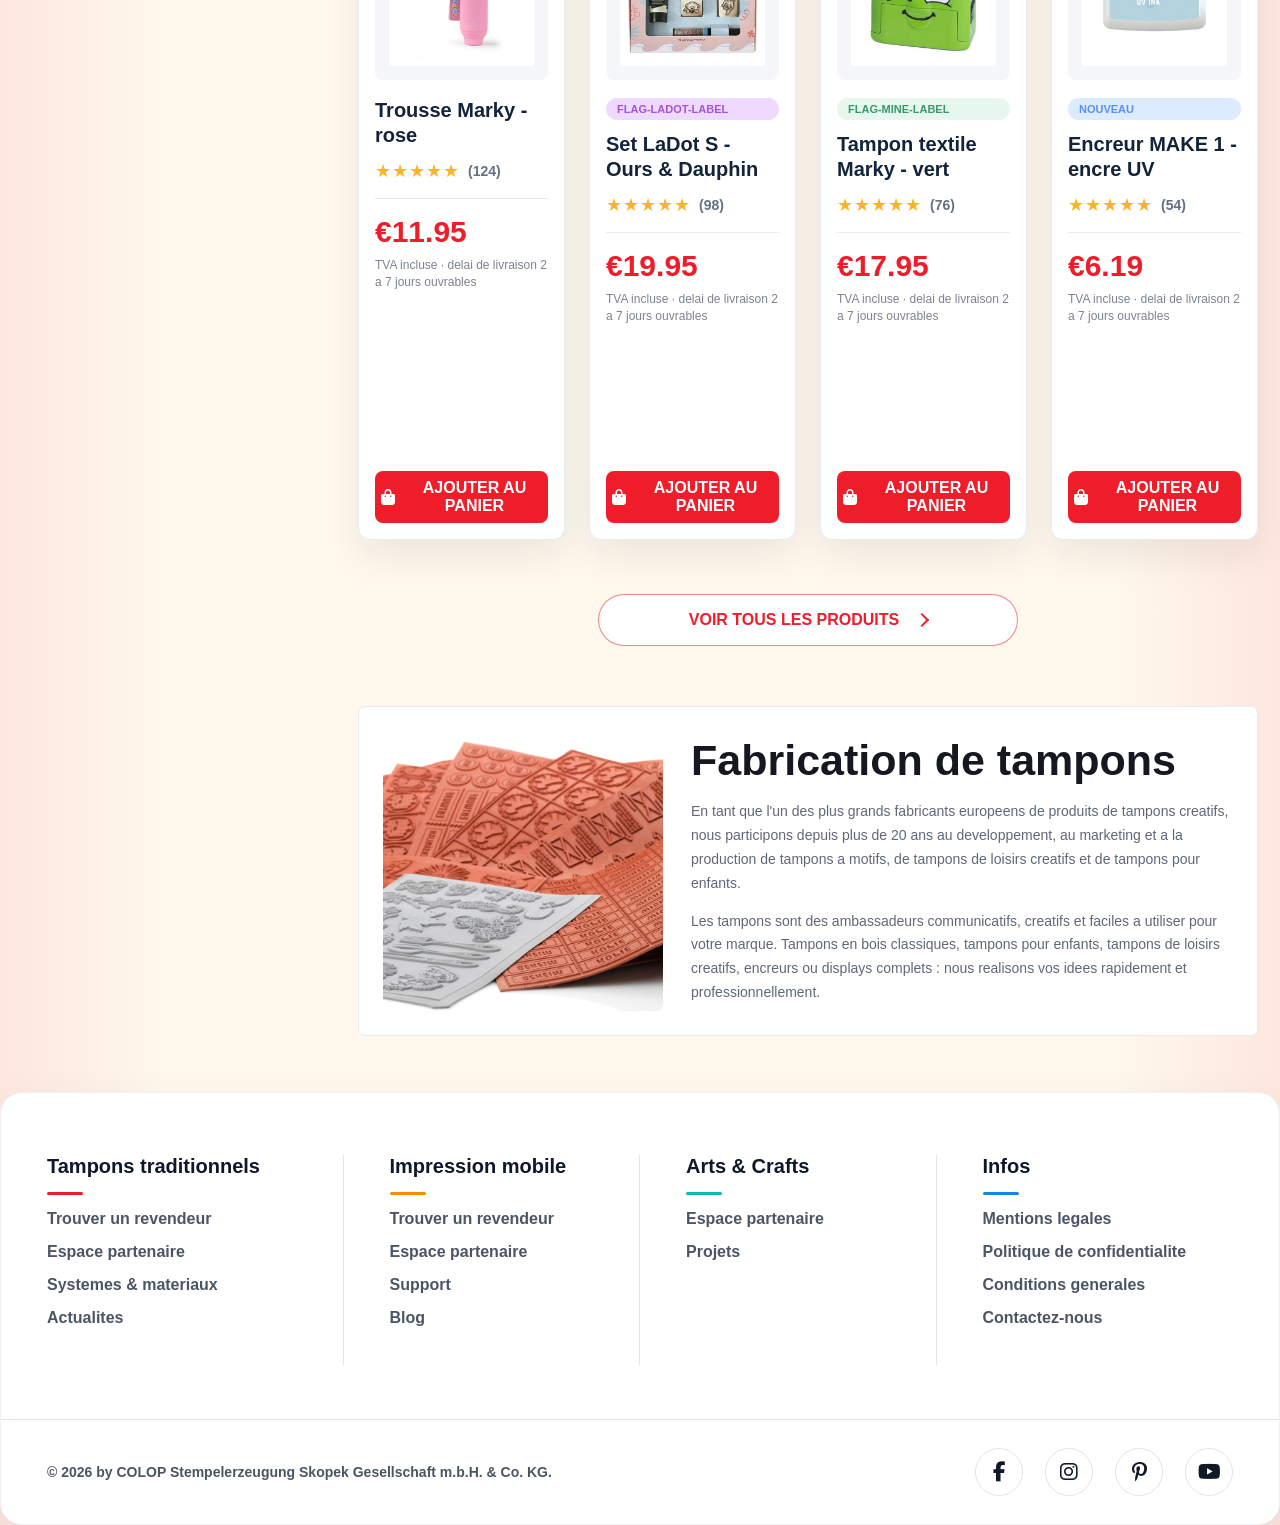
==== commit 36581a48: "first page" ====
--- a/index.html
+++ b/index.html
@@ -4,6 +4,10 @@
     <meta charset="utf-8" />
     <meta name="viewport" content="width=device-width, initial-scale=1" />
     <title>COLOP Arts & Crafts</title>
+    <link
+      rel="stylesheet"
+      href="https://cdnjs.cloudflare.com/ajax/libs/font-awesome/6.5.2/css/all.min.css"
+    />
     <link rel="stylesheet" href="styles.css" />
   </head>
   <body>
@@ -57,7 +61,7 @@
           </div>
           <div class="hero-art" aria-label="Produits COLOP Arts and Crafts">
             <video class="hero-main-image" autoplay muted loop playsinline aria-label="Video principale des produits">
-              <source src="assets/sections/hero-main-video.mp4" type="video/mp4" />
+              <source src="assets/sections/hero-main-video.webm" type="video/mp4" />
             </video>
           </div>
         </div>
@@ -65,26 +69,31 @@
 
       <div class="wrap layout">
         <aside class="filters" aria-label="Categories de boutique">
+          <button class="filter-toggle" type="button" aria-label="Masquer les filtres" aria-expanded="true"></button>
+          <div class="filter-brand">
+            <strong>Crafty Labeler</strong>
+            <span>Arts & Crafts</span>
+          </div>
           <h2>Filtrer par</h2>
-          <h3>Options d'achat</h3>
+          <h3><i class="fa-solid fa-sliders" aria-hidden="true"></i>Options d'achat</h3>
           <h4>Categorie</h4>
           <ul>
-            <li><a href="#">MARKY</a><span>14</span></li>
-            <li><a href="#">Craft Labeler</a><span>8</span></li>
-            <li><a href="#">Encreurs MAKE</a><span>15</span></li>
-            <li><a href="#">Nettoyant pour tampons</a><span>1</span></li>
-            <li><a href="#">Tatouages temporaires LaDot</a><span>85</span></li>
-            <li><a href="#">Woodies</a><span>50</span></li>
-            <li><a href="#">Princess Maja</a><span>42</span></li>
-            <li><a href="#">NIO School</a><span>45</span></li>
-            <li><a href="#">CLEANY</a><span>12</span></li>
+            <li><i class="option-icon fa-solid fa-crown" aria-hidden="true"></i><a href="#">MARKY</a><span>14</span></li>
+            <li><i class="option-icon fa-solid fa-tag" aria-hidden="true"></i><a href="#">Craft Labeler</a><span>8</span></li>
+            <li><i class="option-icon fa-solid fa-stamp" aria-hidden="true"></i><a href="#">Encreurs MAKE</a><span>15</span></li>
+            <li><i class="option-icon fa-solid fa-droplet" aria-hidden="true"></i><a href="#">Nettoyant pour tampons</a><span>1</span></li>
+            <li><i class="option-icon fa-solid fa-sun" aria-hidden="true"></i><a href="#">Tatouages temporaires LaDot</a><span>85</span></li>
+            <li><i class="option-icon fa-solid fa-leaf" aria-hidden="true"></i><a href="#">Woodies</a><span>50</span></li>
+            <li><i class="option-icon fa-regular fa-gem" aria-hidden="true"></i><a href="#">Princess Maja</a><span>42</span></li>
+            <li><i class="option-icon fa-solid fa-graduation-cap" aria-hidden="true"></i><a href="#">NIO School</a><span>45</span></li>
+            <li><i class="option-icon fa-solid fa-wand-magic-sparkles" aria-hidden="true"></i><a href="#">CLEANY</a><span>12</span></li>
           </ul>
-          <a class="view-all" href="#">Voir tous les produits</a>
+          <a class="view-all" href="#"><i class="fa-solid fa-bag-shopping" aria-hidden="true"></i>Voir tous les produits</a>
         </aside>
 
         <div class="content">
           <section class="section-intro">
-            <h2>Explorez notre univers <span>Arts & Crafts</span></h2>
+            <h2>Decouvrez notre univers <span>Arts & Crafts</span></h2>
             <p>
               Nous proposons une large gamme de tampons et d'encreurs pour de nombreuses occasions et utilisations :
               des tampons en bois soigneusement fabriques, des tampons ingenieux pour le lavage des mains, des tampons
@@ -142,53 +151,63 @@
               <em>Explorer</em>
             </a>
           </section>
-
+        </div>
+      </div>
+
+      <div class="wrap after-universe">
           <section class="partnership">
-            <img src="assets/sections/company.jpg" alt="Produits creatifs COLOP Arts and Crafts" />
             <div>
+              <span>Notre engagement</span>
               <h2>Un partenariat solide pour des tampons creatifs</h2>
               <p>
                 COLOP Arts & Crafts est l'alliance d'une equipe creative forte de plus de 20 ans d'experience dans le
                 developpement et la production de tampons creatifs, avec le fabricant autrichien COLOP. Nous misons sur
                 une fabrication 100% europeenne, une qualite premium et une image de marque moderne et professionnelle.
               </p>
-            </div>
-            <a class="button" href="#">Catalogue</a>
+              <a class="button" href="#"><i class="fa-solid fa-file-arrow-down" aria-hidden="true"></i>Telecharger le catalogue</a>
+            </div>
+            <img src="assets/sections/company.jpg" alt="Produits creatifs COLOP Arts and Crafts" />
           </section>
 
           <section class="news">
             <div class="section-heading">
               <h2>Actualites</h2>
+              <a href="#">Voir toutes les actualites</a>
             </div>
             <div class="news-grid">
-              <article>
+              <article class="featured-news">
                 <img src="assets/news/creativeworld-2025.jpg" alt="" />
                 <span>2025</span>
                 <h3>COLOP a Creativeworld 2025</h3>
+                <p>Retour sur notre presence au salon Creativeworld 2025 et les moments forts de cette edition.</p>
                 <a href="#">Lire plus</a>
               </article>
               <article>
                 <img src="assets/news/stamp-cleaner.jpg" alt="" />
                 <span>Nouveau</span>
                 <h3>Nouveau nettoyant pour tampons COLOP</h3>
+                <p>Un nettoyage efficace et doux pour prolonger la duree de vie de vos tampons.</p>
                 <a href="#">Lire plus</a>
               </article>
               <article>
                 <img src="assets/news/make-2-stamp-pad.jpg" alt="" />
                 <span>MAKE</span>
                 <h3>Nouvel encreur MAKE 2</h3>
+                <p>Encore plus de couleurs intenses pour toutes vos creations.</p>
                 <a href="#">Lire plus</a>
               </article>
               <article>
                 <img src="assets/news/new-ladot-sets.jpg" alt="" />
                 <span>LaDot</span>
                 <h3>Nouveaux sets LaDot</h3>
+                <p>Des motifs uniques et funs pour petits et grands.</p>
                 <a href="#">Lire plus</a>
               </article>
               <article>
                 <img src="assets/news/back-to-school-2024.png" alt="" />
                 <span>Ecole</span>
                 <h3>Rentree scolaire 2024</h3>
+                <p>Preparez la rentree avec nos tampons pratiques et personnalisables.</p>
                 <a href="#">Lire plus</a>
               </article>
             </div>
@@ -200,37 +219,46 @@
             </div>
             <div class="product-grid">
               <article class="product-card">
+                <button class="wishlist-button" type="button" aria-label="Ajouter aux favoris"><i class="fa-regular fa-heart"></i></button>
                 <div class="product-image"><img src="assets/products/marky-pencil-case-pink.jpg" alt="Trousse Marky rose" /></div>
                 <h3>Trousse Marky - rose</h3>
+                <div class="rating" aria-label="Note 5 sur 5"><span>★★★★★</span><small>(124)</small></div>
                 <p class="price">&euro;11.95</p>
                 <p class="meta">TVA incluse &middot; delai de livraison 2 a 7 jours ouvrables</p>
-                <button>Ajouter au panier</button>
+                <button><i class="fa-solid fa-bag-shopping" aria-hidden="true"></i>Ajouter au panier</button>
               </article>
               <article class="product-card">
+                <button class="wishlist-button" type="button" aria-label="Ajouter aux favoris"><i class="fa-regular fa-heart"></i></button>
                 <div class="product-image"><img src="assets/products/ladot-set-bear-dolphin.jpg" alt="Set LaDot S Ours et Dauphin" /></div>
                 <span class="flag">flag-ladot-label</span>
                 <h3>Set LaDot S - Ours & Dauphin</h3>
+                <div class="rating" aria-label="Note 5 sur 5"><span>★★★★★</span><small>(98)</small></div>
                 <p class="price">&euro;19.95</p>
                 <p class="meta">TVA incluse &middot; delai de livraison 2 a 7 jours ouvrables</p>
-                <button>Ajouter au panier</button>
+                <button><i class="fa-solid fa-bag-shopping" aria-hidden="true"></i>Ajouter au panier</button>
               </article>
               <article class="product-card">
+                <button class="wishlist-button" type="button" aria-label="Ajouter aux favoris"><i class="fa-regular fa-heart"></i></button>
                 <div class="product-image"><img src="assets/products/marky-textile-stamp-green.jpg" alt="Tampon textile Marky vert" /></div>
                 <span class="flag">flag-mine-label</span>
                 <h3>Tampon textile Marky - vert</h3>
+                <div class="rating" aria-label="Note 5 sur 5"><span>★★★★★</span><small>(76)</small></div>
                 <p class="price">&euro;17.95</p>
                 <p class="meta">TVA incluse &middot; delai de livraison 2 a 7 jours ouvrables</p>
-                <button>Ajouter au panier</button>
+                <button><i class="fa-solid fa-bag-shopping" aria-hidden="true"></i>Ajouter au panier</button>
               </article>
               <article class="product-card">
+                <button class="wishlist-button" type="button" aria-label="Ajouter aux favoris"><i class="fa-regular fa-heart"></i></button>
                 <div class="product-image"><img src="assets/products/make-1-ink-pad-uv.jpg" alt="Encreur MAKE 1 encre UV" /></div>
                 <span class="flag">nouveau</span>
                 <h3>Encreur MAKE 1 - encre UV</h3>
+                <div class="rating" aria-label="Note 5 sur 5"><span>★★★★★</span><small>(54)</small></div>
                 <p class="price">&euro;6.19</p>
                 <p class="meta">TVA incluse &middot; delai de livraison 2 a 7 jours ouvrables</p>
-                <button>Ajouter au panier</button>
-              </article>
-            </div>
+                <button><i class="fa-solid fa-bag-shopping" aria-hidden="true"></i>Ajouter au panier</button>
+              </article>
+            </div>
+            <a class="products-more" href="#">Voir tous les produits</a>
           </section>
 
           <section class="manufacturing">
@@ -251,22 +279,8 @@
               </p>
             </div>
           </section>
-        </div>
       </div>
     </main>
-
-    <section class="newsletter">
-      <div class="wrap newsletter__inner">
-        <div>
-          <h2>Newsletter</h2>
-          <p>Inscrivez-vous a notre newsletter :</p>
-        </div>
-        <form>
-          <input type="email" placeholder="Adresse e-mail" aria-label="Adresse e-mail" />
-          <button type="submit">S'abonner</button>
-        </form>
-      </div>
-    </section>
 
     <footer class="footer">
       <div class="wrap footer-grid">
@@ -297,8 +311,16 @@
           <a href="#">Contactez-nous</a>
         </div>
       </div>
-      <div class="wrap copyright">
-        &copy; 2026 by COLOP Stempelerzeugung Skopek Gesellschaft m.b.H. & Co. KG.
+      <div class="wrap footer-bottom-row">
+        <div class="copyright">
+          &copy; 2026 by COLOP Stempelerzeugung Skopek Gesellschaft m.b.H. & Co. KG.
+        </div>
+        <div class="social-row">
+          <a href="#" aria-label="Facebook"><i class="fa-brands fa-facebook-f"></i></a>
+          <a href="#" aria-label="Instagram"><i class="fa-brands fa-instagram"></i></a>
+          <a href="#" aria-label="Pinterest"><i class="fa-brands fa-pinterest-p"></i></a>
+          <a href="#" aria-label="YouTube"><i class="fa-brands fa-youtube"></i></a>
+        </div>
       </div>
     </footer>
 
--- a/styles.css
+++ b/styles.css
@@ -15,6 +15,12 @@
   box-sizing: border-box;
 }
 
+html,
+body {
+  max-width: 100%;
+  overflow-x: hidden;
+}
+
 body {
   margin: 0;
   color: var(--text);
@@ -36,6 +42,7 @@
 
 .wrap {
   width: min(1320px, calc(100% - 56px));
+  max-width: 100vw;
   margin: 0 auto;
 }
 
@@ -80,13 +87,14 @@
   border-bottom: 1px solid transparent;
   backdrop-filter: none;
   transition: background 180ms ease, border-color 180ms ease, box-shadow 180ms ease;
+  max-width: 100vw;
 }
 
 .site-header.is-scrolled {
-  background: rgba(255, 250, 240, 0.96);
+  background: rgba(255, 250, 240, 1);
   border-bottom-color: rgba(239, 29, 42, 0.08);
   box-shadow: 0 10px 26px rgba(50, 31, 17, 0.06);
-  backdrop-filter: blur(12px);
+  backdrop-filter: none;
 }
 
 .header-grid {
@@ -235,11 +243,24 @@
     radial-gradient(circle at center, rgba(255, 250, 240, 0.1), rgba(255, 246, 232, 0.1)),
     url("assets/sections/hero-background.png") center / cover no-repeat,
     #fff6e8;
-  border-bottom: 1px solid rgba(103, 59, 24, 0.1);
+  border-bottom: 0;
+  max-width: 100vw;
+}
+
+.hero::after {
+  content: "";
+  position: absolute;
+  left: 0;
+  right: 0;
+  bottom: 0;
+  height: 240px;
+  background: linear-gradient(180deg, rgba(255, 246, 232, 0) 0%, rgba(255, 246, 232, 0.72) 54%, #fff 100%);
+  pointer-events: none;
 }
 
 .hero__inner {
   width: 85vw;
+  max-width: 100vw;
   position: relative;
   z-index: 1;
   transform: translateY(74px);
@@ -378,6 +399,7 @@
   transform: rotate(45deg);
 }
 
+
 .hero-art {
   position: relative;
   min-height: 420px;
@@ -385,9 +407,11 @@
   align-items: center;
   justify-content: center;
   min-width: 0;
+  overflow: visible;
 }
 
 .hero-main-image {
+  overflow: visible;
   display: block;
   width: 100%;
   max-width: 1040px;
@@ -398,45 +422,227 @@
 }
 
 .layout {
+  width: 100%;
+  max-width: 100vw;
+  position: relative;
   display: grid;
-  grid-template-columns: 232px minmax(0, 1fr);
-  gap: 32px;
-  padding: 0 0 72px;
+  grid-template-columns: minmax(0, 1fr);
+  gap: 56px;
+  margin-left: 0;
+  margin-right: 0;
+  margin-top: 0;
+  padding: 58px 64px 34px 0;
+  background:
+    linear-gradient(rgba(255, 255, 255, 0.58), rgba(255, 255, 255, 0.58)),
+    url("assets/sections/universe-background.png") center / cover no-repeat,
+    #fff;
+  border-radius: 0;
+}
+
+.layout::before {
+  content: "";
+  position: absolute;
+  top: 0;
+  left: 0;
+  right: 0;
+  height: 220px;
+  background: linear-gradient(180deg, #fff 0%, rgba(255, 255, 255, 0.72) 48%, rgba(255, 255, 255, 0) 100%);
+  pointer-events: none;
 }
 
 .filters {
+  position: absolute;
+  top: 0;
+  left: 0;
+  z-index: 5;
   align-self: start;
-  overflow: hidden;
-  background: #fff;
-  border: 1px solid #e7ecf4;
-  border-radius: 7px;
-  box-shadow: 0 15px 32px rgba(20, 32, 56, 0.05);
+  overflow: visible;
+  width: 280px;
+  height: calc(100vh - var(--header-offset, 82px));
+  max-height: calc(100vh - var(--header-offset, 82px));
+  min-height: calc(100vh - var(--header-offset, 82px));
+  padding: 24px 28px 32px;
+  background: linear-gradient(180deg, #09131f 0%, #06111d 100%);
+  border: 1px solid rgba(255, 255, 255, 0.08);
+  border-left: 0;
+  border-radius: 0 16px 16px 0;
+  box-shadow: 0 24px 50px rgba(6, 17, 29, 0.18);
+}
+
+.filters::after {
+  content: "";
+  position: absolute;
+  left: 0;
+  bottom: 0;
+  width: 150px;
+  height: 150px;
+  background: url("assets/sections/sidebar-bottom.png") left bottom / contain no-repeat;
+  pointer-events: none;
+}
+
+.filters.is-fixed {
+  position: fixed;
+  top: var(--header-offset, 82px);
+  left: 0;
+  height: calc(100vh - var(--header-offset, 82px));
+  min-height: calc(100vh - var(--header-offset, 82px));
+  max-height: calc(100vh - var(--header-offset, 82px));
+}
+
+.filters.is-stopped {
+  position: absolute;
+  top: var(--filter-stop-top, 0px);
+  left: 0;
+  height: calc(100vh - var(--header-offset, 82px));
+  min-height: calc(100vh - var(--header-offset, 82px));
+  max-height: calc(100vh - var(--header-offset, 82px));
+}
+
+.filter-toggle {
+  position: absolute;
+  top: 24px;
+  left: 100%;
+  right: auto;
+  z-index: 2;
+  width: 38px;
+  height: 64px;
+  padding: 0;
+  border: 1px solid rgba(255, 255, 255, 0.12);
+  border-left: 0;
+  border-radius: 0 999px 999px 0;
+  background: #06111d;
+  box-shadow: 12px 0 24px rgba(6, 17, 29, 0.22);
+  cursor: pointer;
+  transition: right 180ms ease, background 180ms ease, border-color 180ms ease, box-shadow 180ms ease;
+}
+
+.filter-toggle:hover {
+  background: #091827;
+  border-color: rgba(255, 255, 255, 0.22);
+}
+
+.filter-toggle::before {
+  content: "";
+  display: block;
+  width: 10px;
+  height: 10px;
+  margin: auto;
+  border-left: 2px solid #ff4f86;
+  border-bottom: 2px solid #ff4f86;
+  transform: rotate(45deg);
+  transition: transform 180ms ease;
+}
+
+.layout.filters-hidden {
+  grid-template-columns: minmax(0, 1fr);
+  gap: 56px;
+  padding-left: 1.5rem;
+}
+
+.layout.filters-hidden .content {
+  padding-left: 0;
+}
+
+body.filters-hidden .after-universe {
+  width: min(1500px, calc(100% - 44px));
+  margin-left: auto;
+  margin-right: auto;
+}
+
+.layout.filters-hidden .filters {
+  width: 0;
+  height: calc(100vh - var(--header-offset, 82px));
+  min-height: calc(100vh - var(--header-offset, 82px));
+  padding: 0;
+  border: 0;
+  overflow: visible;
+  box-shadow: none;
+}
+
+.layout.filters-hidden .filters > *:not(.filter-toggle) {
+  display: none;
+}
+
+.layout.filters-hidden .filters::after {
+  display: none;
+}
+
+.layout.filters-hidden .filter-toggle {
+  left: 0;
+  right: auto;
+  top: 24px;
+  border-radius: 0 999px 999px 0;
+}
+
+.layout.filters-hidden .filter-toggle::before {
+  transform: rotate(225deg);
+}
+
+.filter-brand {
+  min-height: 104px;
+  display: flex;
+  flex-direction: column;
+  align-items: center;
+  justify-content: flex-start;
+  margin-bottom: 20px;
+  color: #fff;
+  text-align: center;
+}
+
+.filter-brand strong {
+  display: block;
+  max-width: 180px;
+  font-family: Georgia, "Times New Roman", serif;
+  font-size: 31px;
+  font-style: italic;
+  line-height: 0.95;
+}
+
+.filter-brand span {
+  display: block;
+  margin-top: 8px;
+  color: rgba(255, 255, 255, 0.72);
+  font-size: 11px;
+  font-weight: 900;
+  letter-spacing: 2.4px;
+  text-transform: uppercase;
 }
 
 .filters h2,
 .filters h3,
 .filters h4 {
   margin: 0;
-  border-bottom: 1px solid #eef2f7;
+  border-bottom: 0;
 }
 
 .filters h2 {
-  padding: 16px 18px;
-  background: var(--red);
+  padding: 0 0 12px;
+  background: transparent;
+  color: #ff5c84;
+  font-size: 13px;
+  font-weight: 900;
+  letter-spacing: 1.4px;
+  text-transform: uppercase;
+}
+
+.filters h3 {
+  min-height: 44px;
+  display: flex;
+  align-items: center;
+  justify-content: space-between;
+  gap: 10px;
+  margin-bottom: 24px;
+  padding: 0 16px;
   color: #fff;
-  font-size: 14px;
-  font-weight: 900;
-}
-
-.filters h3 {
-  padding: 14px 18px;
-  color: var(--ink);
-  font-size: 12px;
-  font-weight: 900;
+  font-size: 13px;
+  font-weight: 900;
+  border: 1px solid rgba(255, 255, 255, 0.3);
+  border-radius: 7px;
 }
 
 .filters h3::after {
   content: "";
+  flex: 0 0 auto;
   float: right;
   width: 7px;
   height: 7px;
@@ -447,10 +653,12 @@
 }
 
 .filters h4 {
-  padding: 20px 18px 10px;
-  color: var(--ink);
-  font-size: 11px;
-  font-weight: 900;
+  padding: 0 0 10px;
+  color: #ff5c84;
+  font-size: 13px;
+  font-weight: 900;
+  letter-spacing: 1.2px;
+  text-transform: uppercase;
 }
 
 .filters ul {
@@ -461,80 +669,158 @@
 
 .filters li {
   display: grid;
-  grid-template-columns: minmax(0, 1fr) auto;
-  align-items: center;
-  gap: 14px;
-  padding: 11px 18px;
-  color: #1f2937;
-  font-size: 11px;
-  font-weight: 800;
+  grid-template-columns: 24px minmax(0, 1fr) 34px;
+  align-items: center;
+  column-gap: 13px;
+  min-height: 43px;
+  margin: 2px -10px;
+  padding: 6px 10px;
+  color: rgba(255, 255, 255, 0.9);
+  font-size: 13px;
+  font-weight: 900;
+  border-radius: 9px;
+  cursor: pointer;
+  transition: background 160ms ease, transform 160ms ease, color 160ms ease;
+}
+
+.filters li:hover {
+  background: rgba(255, 255, 255, 0.08);
+  transform: translateX(4px);
+}
+
+.option-icon {
+  grid-column: 1;
+  grid-row: 1;
+  width: 24px;
+  font-size: 18px;
+  line-height: 1;
+  text-align: center;
+  transition: transform 160ms ease, filter 160ms ease;
+}
+
+.filters li:hover .option-icon {
+  transform: scale(1.12);
+  filter: brightness(1.16);
+}
+
+.filters li:nth-child(1) .option-icon { color: #ff4f86; }
+.filters li:nth-child(2) .option-icon { color: #f28b25; }
+.filters li:nth-child(3) .option-icon { color: #1fc2bb; }
+.filters li:nth-child(4) .option-icon { color: #dce8f5; }
+.filters li:nth-child(5) .option-icon { color: #a855f7; }
+.filters li:nth-child(6) .option-icon { color: #58c767; }
+.filters li:nth-child(7) .option-icon { color: #ff4f86; }
+.filters li:nth-child(8) .option-icon { color: #2fb8ef; }
+.filters li:nth-child(9) .option-icon { color: #f4a11c; }
+
+.filters li a {
+  grid-column: 2;
+  grid-row: 1;
+  min-width: 0;
+  padding-left: 0;
+  align-self: center;
+  line-height: 1.22;
 }
 
 .filters span {
-  min-width: 26px;
-  padding: 3px 8px;
-  color: #667085;
+  grid-column: 3;
+  grid-row: 1;
+  min-width: 30px;
+  justify-self: end;
+  padding: 4px 8px;
+  color: #dce5ef;
   text-align: center;
-  background: #f4f6f9;
+  background: rgba(255, 255, 255, 0.14);
   border-radius: 999px;
+  transition: background 160ms ease, color 160ms ease;
+}
+
+.filters li:hover span {
+  color: #fff;
+  background: rgba(255, 255, 255, 0.22);
 }
 
 .view-all {
-  width: calc(100% - 36px);
-  margin: 24px 18px 18px;
-  background: #fff;
-  color: var(--red);
-  border: 1px solid #ffcad0;
+  width: 100%;
+  min-height: 48px;
+  margin: 26px 0 0;
+  background: var(--red);
+  color: #fff;
+  border: 0;
+  box-shadow: none;
+  white-space: nowrap;
+  font-size: 13px;
+  padding: 0 18px;
+}
+
+.view-all i {
+  font-size: 15px;
+}
+
+.content {
+  min-width: 0;
+  padding-left: 336px;
 }
 
 .section-intro {
-  padding-top: 8px;
+  max-width: 780px;
+  padding-top: 58px;
 }
 
 .section-intro h2,
 .partnership h2,
 .section-heading h2,
-.manufacturing h2,
-.newsletter h2 {
-  margin: 0 0 14px;
-  color: var(--ink);
-  font-size: 29px;
+.manufacturing h2 {
+  margin: 0 0 16px;
+  color: #151820;
+  font-size: 43px;
   line-height: 1.12;
   font-weight: 900;
   letter-spacing: 0;
 }
 
 .section-intro h2 span {
-  color: var(--red);
+  display: block;
+  width: max-content;
+  margin-top: 4px;
+  color: #f0527c;
+  font-family: "Brush Script MT", "Segoe Script", cursive;
+  font-size: 64px;
+  font-weight: 700;
+  line-height: 0.95;
+  background: linear-gradient(90deg, #ef3f7d 0%, #f6a33c 100%);
+  -webkit-background-clip: text;
+  background-clip: text;
+  -webkit-text-fill-color: transparent;
 }
 
 .section-intro p {
-  max-width: 760px;
-  margin: 0 0 22px;
-  color: #5e6878;
-  font-size: 13px;
-  font-weight: 700;
+  max-width: 720px;
+  margin: 0 0 28px;
+  color: #5c6575;
+  font-size: 14px;
+  font-weight: 800;
   line-height: 1.75;
 }
 
 .brand-grid {
   display: grid;
   grid-template-columns: repeat(4, minmax(0, 1fr));
-  gap: 17px;
-  margin-bottom: 44px;
+  gap: 26px;
+  margin-bottom: 0;
 }
 
 .brand-tile {
   min-width: 0;
-  min-height: 255px;
+  height: 300px;
   display: flex;
   flex-direction: column;
-  padding: 0 14px 14px;
+  padding: 0 20px 34px;
   color: var(--ink);
   background: #fff;
-  border: 1px solid #e7ecf4;
-  border-radius: 7px;
-  box-shadow: 0 12px 28px rgba(20, 32, 56, 0.05);
+  border: 1px solid #e8ecf3;
+  border-radius: 13px;
+  box-shadow: 0 18px 34px rgba(23, 31, 44, 0.1);
   overflow: hidden;
   transition: transform 160ms ease, box-shadow 160ms ease;
 }
@@ -545,39 +831,46 @@
 }
 
 .brand-tile img {
-  width: calc(100% + 28px);
-  height: 140px;
-  margin: 0 -14px 13px;
+  width: calc(100% + 40px);
+  height: 150px;
+  margin: 0 -20px 18px;
   object-fit: contain;
   background: #f9eef5;
   border-radius: 0;
 }
 
 .brand-tile strong {
-  min-height: 34px;
+  min-height: 28px;
   color: var(--ink);
-  font-size: 15px;
+  font-size: 20px;
   line-height: 1.15;
   font-weight: 900;
 }
 
 .brand-tile span {
-  min-height: 36px;
-  margin-top: 4px;
+  min-height: 38px;
+  margin-top: 5px;
   color: #5d6675;
-  font-size: 11px;
+  font-size: 13px;
   font-weight: 800;
   line-height: 1.35;
 }
 
 .brand-tile em {
   width: max-content;
-  min-height: 30px;
+  min-height: 36px;
   margin-top: auto;
-  padding: 0 14px;
+  margin-bottom: 8px;
+  padding: 0 18px;
   background: #fff;
   border: 1px solid currentColor;
-  font-size: 10px;
+  border-radius: 6px;
+  font-size: 12px;
+}
+
+.after-universe {
+  width: min(1500px, calc(100% - 336px - 44px));
+  margin: 0 22px 0 auto;
 }
 
 .marky img { background: #ffe9f1; }
@@ -602,27 +895,54 @@
 .news,
 .products,
 .manufacturing,
-.newsletter,
 .footer {
   margin-top: 42px;
 }
 
 .partnership {
   display: grid;
-  grid-template-columns: 170px 1fr auto;
-  gap: 24px;
-  align-items: center;
-  padding: 24px;
+  grid-template-columns: minmax(360px, 0.82fr) minmax(420px, 1.18fr);
+  gap: 34px;
+  align-items: center;
+  min-height: 300px;
+  padding: 34px 38px;
   background: #fff;
   border: 1px solid #e7ecf4;
-  border-radius: 7px;
+  border-radius: 12px;
+  box-shadow: 0 18px 42px rgba(15, 23, 42, 0.08);
+  overflow: hidden;
 }
 
 .partnership img {
-  width: 170px;
-  aspect-ratio: 1;
+  width: 100%;
+  height: 260px;
   object-fit: cover;
-  border-radius: 6px;
+  border-radius: 10px;
+  order: 2;
+}
+
+.partnership > div {
+  order: 1;
+}
+
+.partnership span {
+  display: block;
+  margin-bottom: 12px;
+  color: var(--red);
+  font-size: 11px;
+  font-weight: 900;
+  letter-spacing: 1.2px;
+  text-transform: uppercase;
+}
+
+.partnership span::after {
+  content: "";
+  display: block;
+  width: 34px;
+  height: 2px;
+  margin-top: 8px;
+  background: var(--red);
+  border-radius: 999px;
 }
 
 .partnership p,
@@ -633,8 +953,16 @@
   line-height: 1.7;
 }
 
+.partnership .button {
+  width: max-content;
+  margin-top: 20px;
+  gap: 10px;
+  min-height: 40px;
+  padding: 0 18px;
+  font-size: 12px;
+}
+
 .button,
-.newsletter button,
 .product-card button {
   border: 0;
   background: var(--red);
@@ -651,21 +979,47 @@
 }
 
 .section-heading {
-  border-bottom: 1px solid var(--line);
-  margin-bottom: 22px;
+  display: flex;
+  align-items: center;
+  justify-content: space-between;
+  gap: 18px;
+  border-bottom: 0;
+  margin-bottom: 24px;
 }
 
 .section-heading h2 {
   display: inline-block;
-  margin-bottom: -1px;
+  margin: 0;
   padding-bottom: 12px;
   border-bottom: 3px solid var(--red);
 }
 
+.section-heading > a {
+  display: inline-flex;
+  align-items: center;
+  gap: 9px;
+  min-height: 38px;
+  padding: 0 16px;
+  color: var(--red);
+  border: 1px solid rgba(239, 29, 42, 0.28);
+  border-radius: 7px;
+  font-size: 12px;
+  font-weight: 900;
+}
+
+.section-heading > a::after {
+  content: "";
+  width: 7px;
+  height: 7px;
+  border-top: 2px solid currentColor;
+  border-right: 2px solid currentColor;
+  transform: rotate(45deg);
+}
+
 .news-grid {
   display: grid;
-  grid-template-columns: repeat(5, minmax(150px, 1fr));
-  gap: 14px;
+  grid-template-columns: minmax(320px, 1.55fr) repeat(4, minmax(150px, 1fr));
+  gap: 18px;
 }
 
 .news article,
@@ -674,19 +1028,39 @@
   border: 1px solid #e7ecf4;
   border-radius: 7px;
   overflow: hidden;
+  cursor: pointer;
+  transition: transform 180ms ease, box-shadow 180ms ease, border-color 180ms ease;
 }
 
 .news article {
-  min-height: 155px;
-  padding: 14px;
+  min-height: 360px;
+  padding: 16px;
+  box-shadow: 0 14px 34px rgba(15, 23, 42, 0.08);
+}
+
+.news article:hover,
+.product-card:hover {
+  transform: translateY(-7px);
+  border-color: rgba(239, 29, 42, 0.22);
+  box-shadow: 0 22px 48px rgba(15, 23, 42, 0.14);
 }
 
 .news article img {
-  width: calc(100% + 28px);
-  aspect-ratio: 1.2;
-  margin: -14px -14px 14px;
+  width: calc(100% + 32px);
+  height: 145px;
+  margin: -16px -16px 16px;
   object-fit: cover;
   background: #f5f7fb;
+  transition: transform 220ms ease, filter 220ms ease;
+}
+
+.news article:hover img {
+  transform: scale(1.045);
+  filter: saturate(1.08);
+}
+
+.news .featured-news img {
+  height: 210px;
 }
 
 .news span,
@@ -712,31 +1086,72 @@
 }
 
 .news h3 {
-  min-height: 48px;
+  min-height: 54px;
+}
+
+.product-card h3 {
+  min-height: 52px;
+  margin-bottom: 12px;
+  font-size: 20px;
+  line-height: 1.25;
+}
+
+.news p {
+  min-height: 54px;
+  margin: 0 0 12px;
+  color: #647084;
+  font-size: 12px;
+  font-weight: 700;
+  line-height: 1.5;
 }
 
 .news a {
   color: var(--red);
   font-size: 12px;
   font-weight: 900;
+  transition: gap 160ms ease, color 160ms ease;
+}
+
+.news a::after {
+  content: "";
+  display: inline-block;
+  width: 6px;
+  height: 6px;
+  margin-left: 8px;
+  border-top: 2px solid currentColor;
+  border-right: 2px solid currentColor;
+  transform: rotate(45deg);
+  transition: transform 160ms ease;
+}
+
+.news article:hover a::after {
+  transform: translateX(4px) rotate(45deg);
 }
 
 .product-grid {
   display: grid;
   grid-template-columns: repeat(4, minmax(0, 1fr));
-  gap: 18px;
+  gap: 24px;
 }
 
 .product-card {
+  position: relative;
   min-width: 0;
-  padding: 14px;
+  min-height: 650px;
+  display: flex;
+  flex-direction: column;
+  padding: 16px;
+  border-radius: 12px;
+  box-shadow: 0 16px 38px rgba(15, 23, 42, 0.08);
 }
 
 .product-image {
   width: 100%;
   aspect-ratio: 1;
-  margin-bottom: 14px;
-  background: #f5f7fb;
+  margin-bottom: 18px;
+  background: #fff;
+  border: 14px solid #f4f6fa;
+  border-radius: 8px;
   overflow: hidden;
 }
 
@@ -745,28 +1160,170 @@
   width: 100%;
   height: 100%;
   object-fit: contain;
-  padding: 14px;
+  padding: 8px;
+  transition: transform 220ms ease, filter 220ms ease;
+}
+
+.product-card:hover .product-image img {
+  transform: scale(1.07);
+  filter: saturate(1.08);
 }
 
 .price {
   margin: 0 0 8px;
   color: var(--red);
-  font-size: 21px;
+  font-size: 30px;
   font-weight: 900;
 }
 
 .meta {
   min-height: 44px;
-  margin: 0 0 14px;
+  margin: 0 0 18px;
   color: #7b8492;
   font-size: 12px;
   line-height: 1.45;
 }
 
-.product-card button {
+.wishlist-button {
+  position: absolute;
+  top: 28px;
+  right: 28px;
+  z-index: 2;
+  display: inline-flex;
+  align-items: center;
+  justify-content: center;
+  width: 52px;
+  height: 52px;
+  min-height: 52px;
+  margin: 0;
+  padding: 0;
+  color: var(--red);
+  background: #fff;
+  border: 1px solid rgba(239, 29, 42, 0.12);
+  border-radius: 50%;
+  box-shadow: 0 10px 24px rgba(239, 29, 42, 0.16);
+  transition: color 160ms ease, background 160ms ease, transform 160ms ease, box-shadow 160ms ease;
+}
+
+.wishlist-button i {
+  font-size: 24px;
+}
+
+.wishlist-button:hover {
+  color: #fff;
+  background: var(--red);
+  box-shadow: 0 12px 26px rgba(239, 29, 42, 0.28);
+  transform: scale(1.06);
+}
+
+.rating {
+  display: flex;
+  align-items: center;
+  gap: 8px;
+  min-height: 30px;
+  margin: 0 0 16px;
+  padding-bottom: 18px;
+  border-bottom: 1px solid #e7ecf4;
+}
+
+.rating span {
+  color: #f8b529;
+  font-size: 18px;
+  letter-spacing: 1px;
+  line-height: 1;
+}
+
+.rating small {
+  color: #647084;
+  font-size: 14px;
+  font-weight: 700;
+}
+
+.products .flag {
+  margin: 0 0 12px;
+  padding: 5px 11px;
+  background: #e8f7ee;
+  color: #37996c;
+  font-size: 11px;
+}
+
+.product-card:nth-child(2) .flag {
+  background: #efd9ff;
+  color: #a554d0;
+}
+
+.product-card:nth-child(4) .flag {
+  background: #ddebff;
+  color: #5a91ef;
+}
+
+.product-card button:not(.wishlist-button) {
+  display: inline-flex;
+  align-items: center;
+  justify-content: center;
+  gap: 12px;
   width: 100%;
-  min-height: 40px;
-  border-radius: 7px;
+  min-height: 52px;
+  margin-top: auto;
+  border-radius: 8px;
+  font-size: 16px;
+  transition: background 160ms ease, transform 160ms ease;
+}
+
+.product-card:hover button:not(.wishlist-button) {
+  background: var(--red-dark);
+}
+
+.product-card button:not(.wishlist-button):active {
+  transform: scale(0.98);
+}
+
+.products {
+  padding-bottom: 18px;
+}
+
+.products .section-heading {
+  margin-bottom: 34px;
+}
+
+.products .section-heading h2 {
+  padding-bottom: 18px;
+  border-bottom-width: 4px;
+  font-size: 56px;
+}
+
+.products-more {
+  display: flex;
+  align-items: center;
+  justify-content: center;
+  gap: 18px;
+  width: min(420px, 100%);
+  min-height: 52px;
+  margin: 54px auto 0;
+  color: var(--red);
+  background: #fff;
+  border: 1px solid rgba(239, 29, 42, 0.55);
+  border-radius: 999px;
+  font-size: 16px;
+  font-weight: 900;
+  text-transform: uppercase;
+  transition: color 160ms ease, background 160ms ease, transform 160ms ease, box-shadow 160ms ease;
+}
+
+.products-more::after {
+  content: "";
+  width: 8px;
+  height: 8px;
+  border-top: 2px solid currentColor;
+  border-right: 2px solid currentColor;
+  transform: rotate(45deg);
+}
+
+.products-more:hover {
+  color: #fff;
+  background: var(--red);
+  box-shadow: 0 16px 28px rgba(239, 29, 42, 0.18);
+  transform: translateY(-2px);
 }
 
 .manufacturing {
@@ -797,77 +1354,131 @@
   margin-top: 14px;
 }
 
-.newsletter {
-  background: var(--red);
-  color: #fff;
-}
-
-.newsletter__inner {
-  display: flex;
-  justify-content: space-between;
-  gap: 28px;
-  align-items: center;
-  padding: 34px 0;
-}
-
-.newsletter h2 {
-  color: #fff;
-  margin-bottom: 4px;
-}
-
-.newsletter p {
-  margin: 0;
-}
-
-.newsletter form {
-  display: flex;
-  width: min(520px, 100%);
-}
-
-.newsletter input {
-  min-width: 0;
-  flex: 1;
-  height: 48px;
-  border: 0;
-  padding: 0 16px;
-}
-
-.newsletter button {
-  height: 48px;
-  padding: 0 22px;
-  background: #202938;
-}
-
 .footer {
-  background: #202938;
-  color: #d8dde6;
+  width: 100vw;
+  max-width: 100vw;
+  margin: 56px 0 0;
+  overflow: hidden;
+  background: #fff;
+  color: #111827;
+  border: 1px solid #eef1f5;
+  border-radius: 22px;
+  box-shadow: 0 18px 48px rgba(15, 23, 42, 0.08);
 }
 
 .footer-grid {
   display: grid;
   grid-template-columns: repeat(4, minmax(0, 1fr));
-  gap: 32px;
-  padding: 44px 0 34px;
+  gap: 0;
+  width: 100%;
+  padding: 62px 46px 54px;
 }
 
 .footer h3 {
-  margin: 0 0 16px;
-  color: #fff;
-  font-size: 16px;
+  position: relative;
+  margin: 0 0 32px;
+  color: #0f172a;
+  font-size: 20px;
+  line-height: 1.1;
+  font-weight: 900;
+}
+
+.footer h3::after {
+  content: "";
+  position: absolute;
+  left: 0;
+  bottom: -18px;
+  width: 36px;
+  height: 3px;
+  background: var(--red);
+  border-radius: 999px;
+}
+
+.footer-grid > div {
+  min-height: 210px;
+  padding: 0 46px;
+  border-right: 1px solid #dfe5ed;
+}
+
+.footer-grid > div:first-child {
+  padding-left: 0;
+}
+
+.footer-grid > div:last-child {
+  padding-right: 0;
+  border-right: 0;
+}
+
+.footer-grid > div:nth-child(2) h3::after {
+  background: #ff8a00;
+}
+
+.footer-grid > div:nth-child(3) h3::after {
+  background: #16b7ad;
+}
+
+.footer-grid > div:nth-child(4) h3::after {
+  background: #1687e8;
 }
 
 .footer a {
   display: block;
-  margin-bottom: 10px;
-  color: #c8d0db;
-  font-size: 13px;
+  margin-bottom: 14px;
+  color: #4b5563;
+  font-size: 16px;
+  line-height: 1.2;
+  font-weight: 700;
+  transition: color 140ms ease;
+}
+
+.footer a:hover {
+  color: var(--red);
+}
+
+.footer-bottom-row {
+  width: 100%;
+  display: flex;
+  align-items: center;
+  justify-content: space-between;
+  gap: 24px;
+  padding: 28px 46px;
+  border-top: 1px solid #dfe5ed;
+}
+
+.social-row {
+  display: flex;
+  justify-content: flex-end;
+  gap: 22px;
+}
+
+.social-row a {
+  width: 48px;
+  height: 48px;
+  display: inline-flex;
+  align-items: center;
+  justify-content: center;
+  margin: 0;
+  color: #111827;
+  background: #fff;
+  border: 1px solid #dfe5ed;
+  border-radius: 50%;
+  font-size: 20px;
+  transition: color 140ms ease, border-color 140ms ease, transform 140ms ease;
+}
+
+.social-row a:hover {
+  color: var(--red);
+  border-color: rgba(239, 29, 42, 0.45);
+  transform: translateY(-2px);
 }
 
 .copyright {
-  padding: 18px 0 24px;
-  border-top: 1px solid rgba(255, 255, 255, 0.12);
-  color: #aab4c3;
-  font-size: 12px;
+  padding: 0;
+  border-top: 0;
+  color: #4b5563;
+  text-align: left;
+  font-size: 14px;
+  font-weight: 700;
 }
 
 @media (max-width: 1040px) {
@@ -926,8 +1537,72 @@
     grid-template-columns: repeat(2, minmax(0, 1fr));
   }
 
+  .products .section-heading h2 {
+    font-size: 46px;
+  }
+
+  .footer-grid {
+    grid-template-columns: repeat(2, minmax(0, 1fr));
+  }
+
+  .footer {
+    width: 100vw;
+    max-width: 100vw;
+    margin-left: 0;
+    margin-right: 0;
+  }
+
+  .after-universe {
+    width: min(100% - 44px, 1500px);
+    margin-left: auto;
+    margin-right: auto;
+  }
+
+  .partnership {
+    grid-template-columns: 1fr;
+  }
+
+  .partnership img {
+    order: 1;
+  }
+
+  .partnership > div {
+    order: 2;
+  }
+
+  .news-grid {
+    grid-template-columns: repeat(2, minmax(0, 1fr));
+  }
+
+  .featured-news {
+    grid-column: span 2;
+  }
+
+  .footer-grid > div {
+    padding: 24px;
+    border-right: 0;
+    border-bottom: 1px solid #dfe5ed;
+  }
+
+  .footer-grid > div:first-child {
+    padding-left: 24px;
+  }
+
+  .footer-grid > div:nth-last-child(-n + 2) {
+    border-bottom: 0;
+  }
+
+  .footer-bottom-row {
+    flex-direction: column;
+    align-items: flex-start;
+  }
+
   .layout {
     grid-template-columns: 1fr;
+  }
+
+  .content {
+    padding-left: 0;
   }
 
   .filters {
@@ -990,6 +1665,64 @@
     grid-template-columns: 1fr;
   }
 
+  .products .section-heading h2 {
+    font-size: 38px;
+  }
+
+  .product-card {
+    min-height: 590px;
+  }
+
+  .product-card h3 {
+    min-height: auto;
+  }
+
+  .footer {
+    width: 100vw;
+    max-width: 100vw;
+    border-radius: 0;
+  }
+
+  .after-universe {
+    width: min(100% - 24px, 1500px);
+  }
+
+  .news-grid,
+  .featured-news {
+    grid-template-columns: 1fr;
+    grid-column: auto;
+  }
+
+  .section-heading {
+    align-items: flex-start;
+    flex-direction: column;
+  }
+
+  .footer-grid {
+    padding: 22px;
+  }
+
+  .footer-grid > div,
+  .footer-grid > div:first-child {
+    padding: 22px 0;
+  }
+
+  .footer-grid > div:nth-last-child(-n + 2) {
+    border-bottom: 1px solid #dfe5ed;
+  }
+
+  .footer-grid > div:last-child {
+    border-bottom: 0;
+  }
+
+  .footer-bottom-row {
+    padding: 24px 22px;
+  }
+
+  .social-row {
+    gap: 12px;
+  }
+
   .partnership {
     grid-template-columns: 1fr;
   }
@@ -999,9 +1732,4 @@
     max-height: 240px;
   }
 
-  .newsletter__inner,
-  .newsletter form {
-    flex-direction: column;
-    align-items: stretch;
-  }
-}
+}
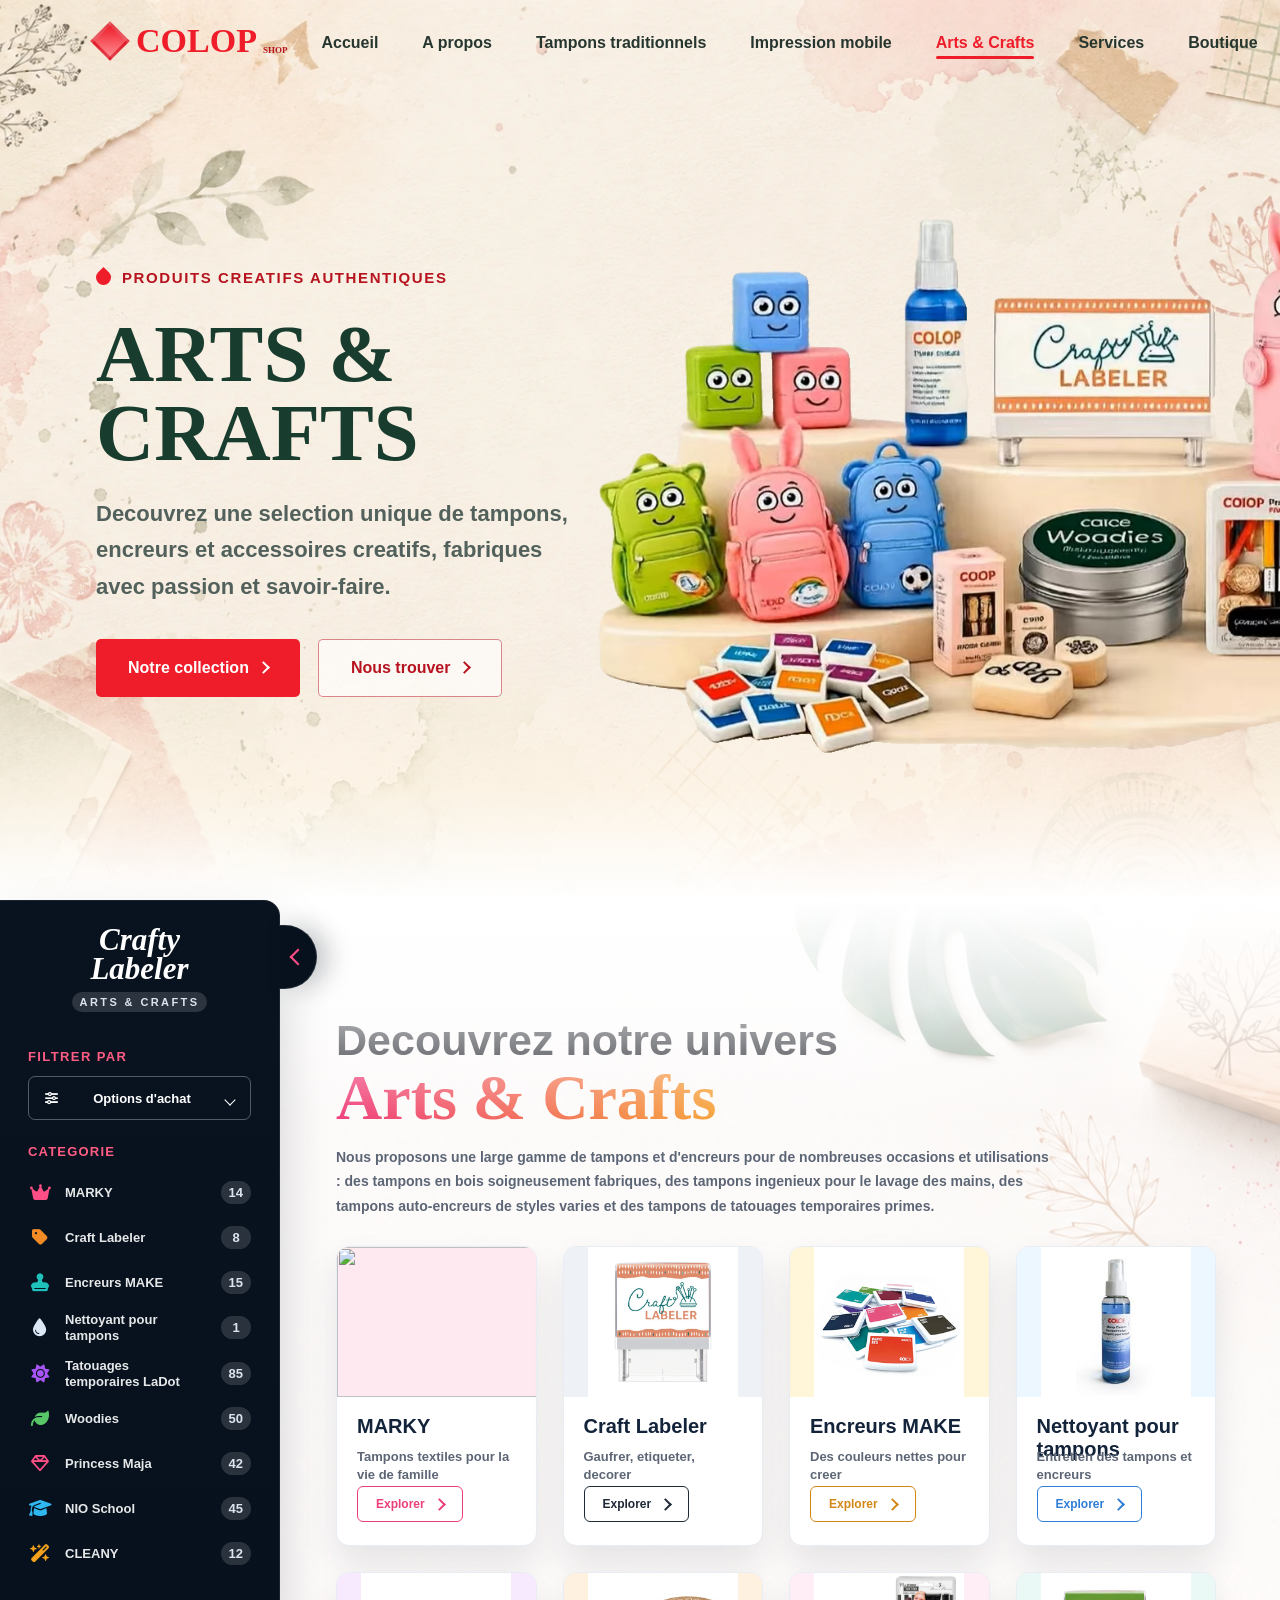
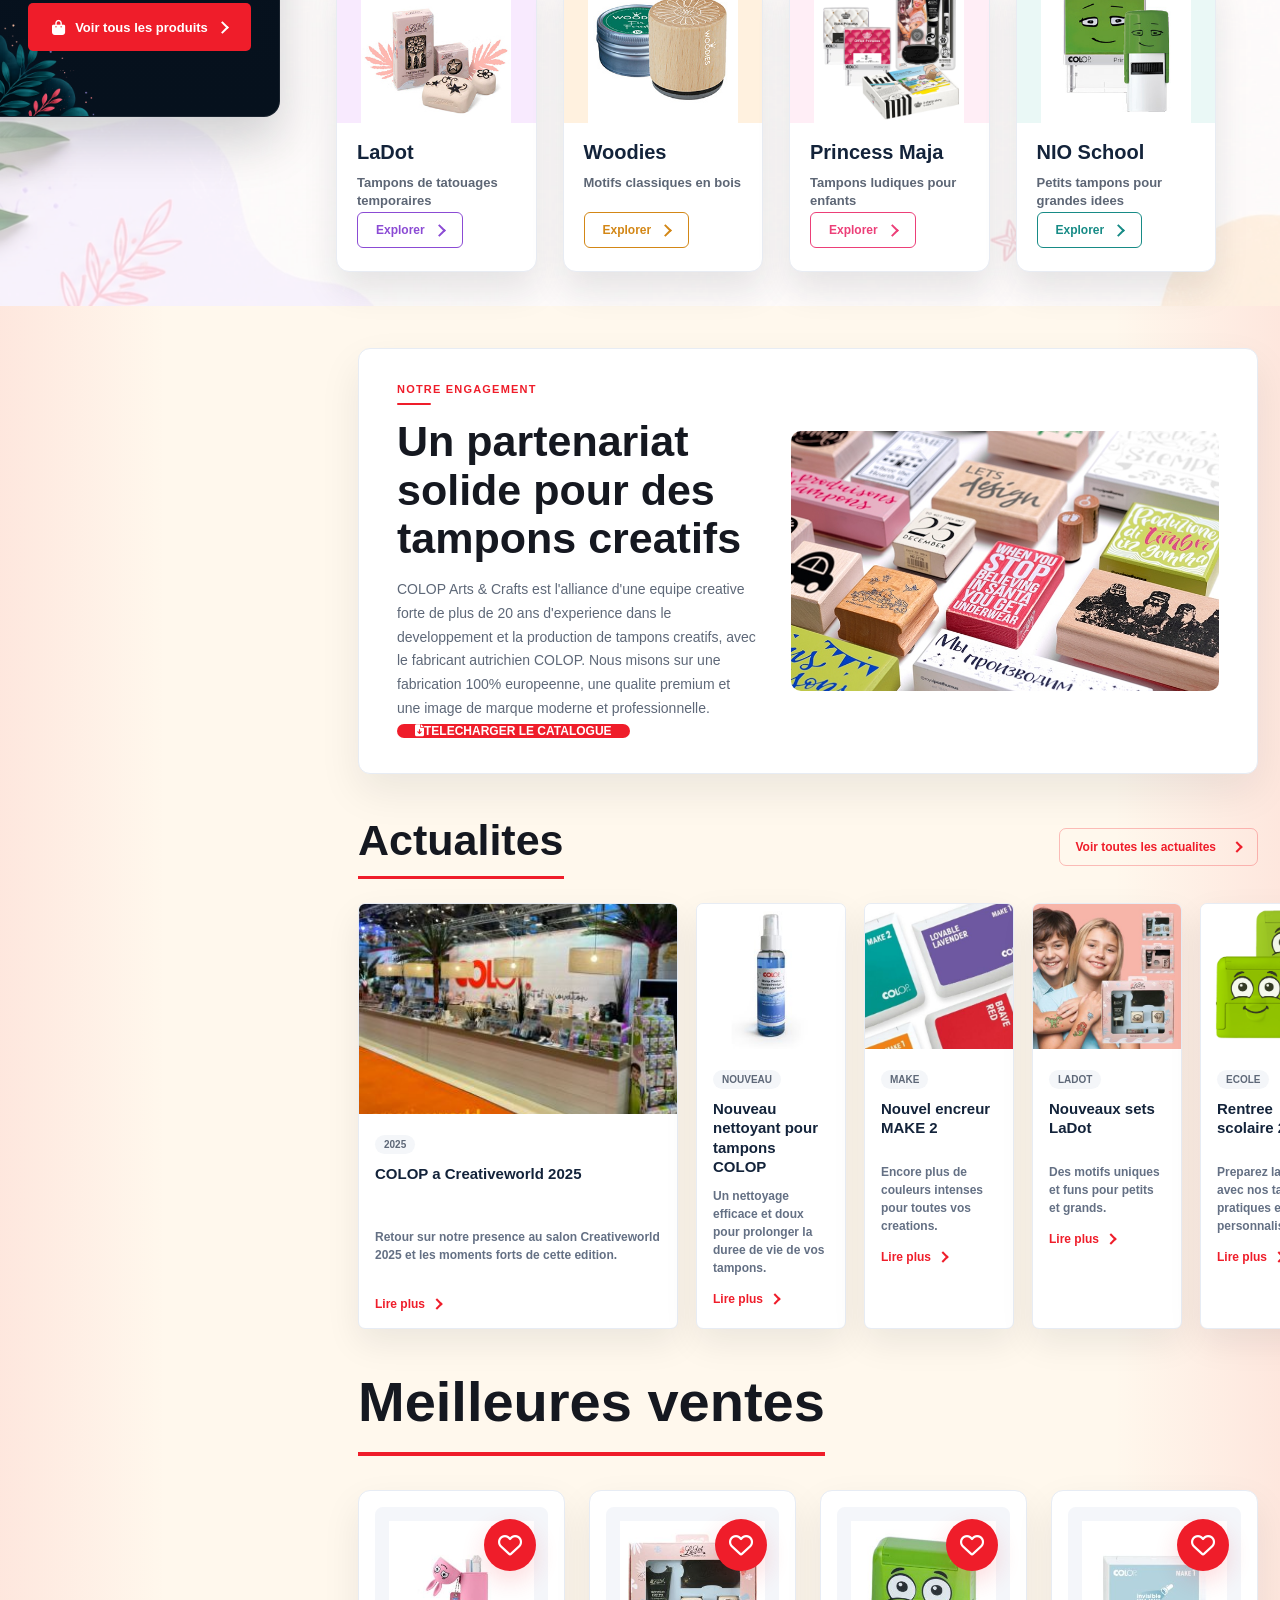
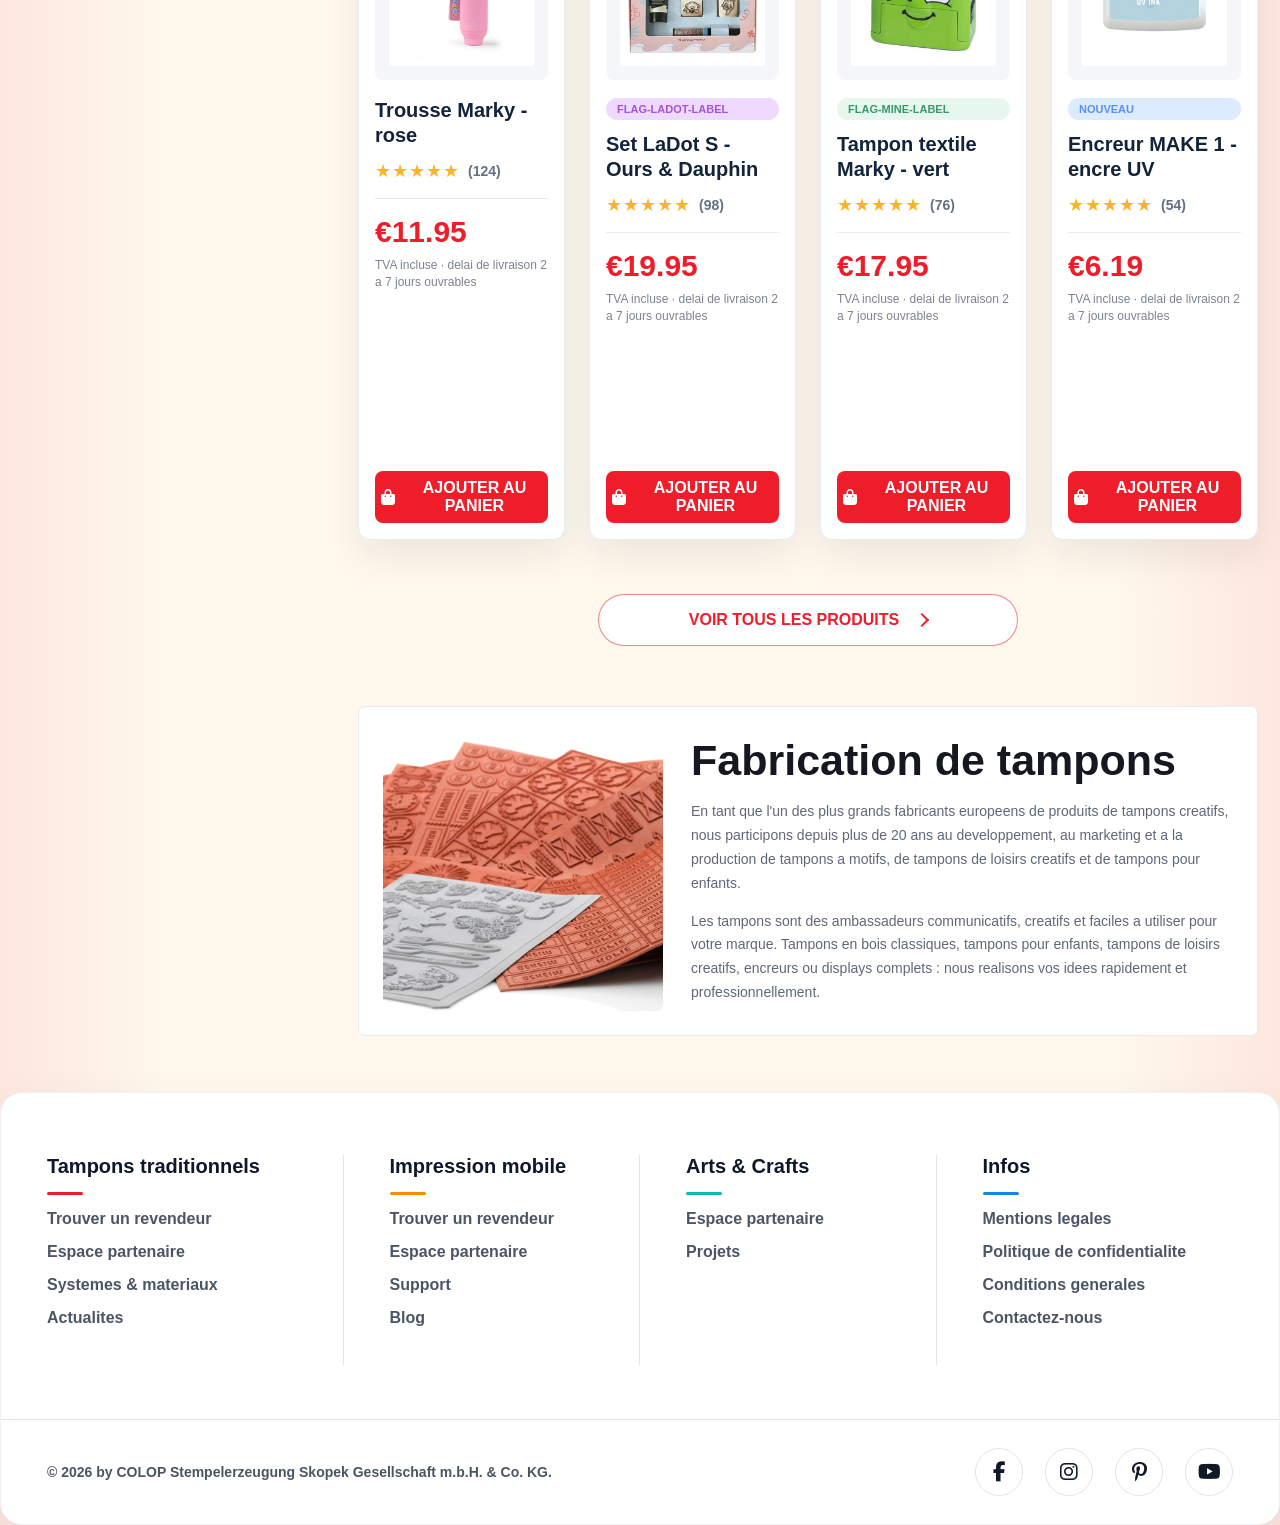
==== commit 3e344916: "aaa" ====
--- a/index.html
+++ b/index.html
@@ -70,25 +70,27 @@
       <div class="wrap layout">
         <aside class="filters" aria-label="Categories de boutique">
           <button class="filter-toggle" type="button" aria-label="Masquer les filtres" aria-expanded="true"></button>
-          <div class="filter-brand">
-            <strong>Crafty Labeler</strong>
-            <span>Arts & Crafts</span>
+          <div class="filters-panel">
+            <div class="filter-brand">
+              <strong>Crafty Labeler</strong>
+              <span>Arts & Crafts</span>
+            </div>
+            <h2>Filtrer par</h2>
+            <h3><i class="fa-solid fa-sliders" aria-hidden="true"></i>Options d'achat</h3>
+            <h4>Categorie</h4>
+            <ul>
+              <li><i class="option-icon fa-solid fa-crown" aria-hidden="true"></i><a href="#">MARKY</a><span>14</span></li>
+              <li><i class="option-icon fa-solid fa-tag" aria-hidden="true"></i><a href="#">Craft Labeler</a><span>8</span></li>
+              <li><i class="option-icon fa-solid fa-stamp" aria-hidden="true"></i><a href="#">Encreurs MAKE</a><span>15</span></li>
+              <li><i class="option-icon fa-solid fa-droplet" aria-hidden="true"></i><a href="#">Nettoyant pour tampons</a><span>1</span></li>
+              <li><i class="option-icon fa-solid fa-sun" aria-hidden="true"></i><a href="#">Tatouages temporaires LaDot</a><span>85</span></li>
+              <li><i class="option-icon fa-solid fa-leaf" aria-hidden="true"></i><a href="#">Woodies</a><span>50</span></li>
+              <li><i class="option-icon fa-regular fa-gem" aria-hidden="true"></i><a href="#">Princess Maja</a><span>42</span></li>
+              <li><i class="option-icon fa-solid fa-graduation-cap" aria-hidden="true"></i><a href="#">NIO School</a><span>45</span></li>
+              <li><i class="option-icon fa-solid fa-wand-magic-sparkles" aria-hidden="true"></i><a href="#">CLEANY</a><span>12</span></li>
+            </ul>
+            <a class="view-all" href="#"><i class="fa-solid fa-bag-shopping" aria-hidden="true"></i>Voir tous les produits</a>
           </div>
-          <h2>Filtrer par</h2>
-          <h3><i class="fa-solid fa-sliders" aria-hidden="true"></i>Options d'achat</h3>
-          <h4>Categorie</h4>
-          <ul>
-            <li><i class="option-icon fa-solid fa-crown" aria-hidden="true"></i><a href="#">MARKY</a><span>14</span></li>
-            <li><i class="option-icon fa-solid fa-tag" aria-hidden="true"></i><a href="#">Craft Labeler</a><span>8</span></li>
-            <li><i class="option-icon fa-solid fa-stamp" aria-hidden="true"></i><a href="#">Encreurs MAKE</a><span>15</span></li>
-            <li><i class="option-icon fa-solid fa-droplet" aria-hidden="true"></i><a href="#">Nettoyant pour tampons</a><span>1</span></li>
-            <li><i class="option-icon fa-solid fa-sun" aria-hidden="true"></i><a href="#">Tatouages temporaires LaDot</a><span>85</span></li>
-            <li><i class="option-icon fa-solid fa-leaf" aria-hidden="true"></i><a href="#">Woodies</a><span>50</span></li>
-            <li><i class="option-icon fa-regular fa-gem" aria-hidden="true"></i><a href="#">Princess Maja</a><span>42</span></li>
-            <li><i class="option-icon fa-solid fa-graduation-cap" aria-hidden="true"></i><a href="#">NIO School</a><span>45</span></li>
-            <li><i class="option-icon fa-solid fa-wand-magic-sparkles" aria-hidden="true"></i><a href="#">CLEANY</a><span>12</span></li>
-          </ul>
-          <a class="view-all" href="#"><i class="fa-solid fa-bag-shopping" aria-hidden="true"></i>Voir tous les produits</a>
         </aside>
 
         <div class="content">
--- a/styles.css
+++ b/styles.css
@@ -461,7 +461,7 @@
   height: calc(100vh - var(--header-offset, 82px));
   max-height: calc(100vh - var(--header-offset, 82px));
   min-height: calc(100vh - var(--header-offset, 82px));
-  padding: 24px 28px 32px;
+  padding: 0;
   background: linear-gradient(180deg, #09131f 0%, #06111d 100%);
   border: 1px solid rgba(255, 255, 255, 0.08);
   border-left: 0;
@@ -469,11 +469,36 @@
   box-shadow: 0 24px 50px rgba(6, 17, 29, 0.18);
 }
 
+.filters-panel {
+  position: relative;
+  z-index: 1;
+  height: 100%;
+  overflow-x: hidden;
+  overflow-y: auto;
+  padding: 24px 28px 150px;
+  scrollbar-width: thin;
+  scrollbar-color: rgba(255, 255, 255, 0.2) transparent;
+}
+
+.filters-panel::-webkit-scrollbar {
+  width: 6px;
+}
+
+.filters-panel::-webkit-scrollbar-track {
+  background: transparent;
+}
+
+.filters-panel::-webkit-scrollbar-thumb {
+  background: rgba(255, 255, 255, 0.18);
+  border-radius: 999px;
+}
+
 .filters::after {
   content: "";
   position: absolute;
   left: 0;
   bottom: 0;
+  z-index: 0;
   width: 150px;
   height: 150px;
   background: url("assets/sections/sidebar-bottom.png") left bottom / contain no-repeat;
@@ -571,6 +596,8 @@
   left: 0;
   right: auto;
   top: 24px;
+  float: none;
+  margin: 0;
   border-radius: 0 999px 999px 0;
 }
 
@@ -755,6 +782,52 @@
 
 .view-all i {
   font-size: 15px;
+}
+
+@media (max-height: 780px) and (min-width: 1041px) {
+  .filters-panel {
+    padding-top: 18px;
+    padding-bottom: 124px;
+  }
+
+  .filter-brand {
+    min-height: 82px;
+    margin-bottom: 14px;
+  }
+
+  .filter-brand strong {
+    font-size: 27px;
+  }
+
+  .filter-brand span {
+    margin-top: 6px;
+    font-size: 10px;
+  }
+
+  .filters h2 {
+    padding-bottom: 9px;
+  }
+
+  .filters h3 {
+    min-height: 42px;
+    margin-bottom: 18px;
+  }
+
+  .filters li {
+    min-height: 38px;
+    padding-top: 4px;
+    padding-bottom: 4px;
+  }
+
+  .view-all {
+    min-height: 46px;
+    margin-top: 18px;
+  }
+
+  .filters::after {
+    width: 118px;
+    height: 118px;
+  }
 }
 
 .content {
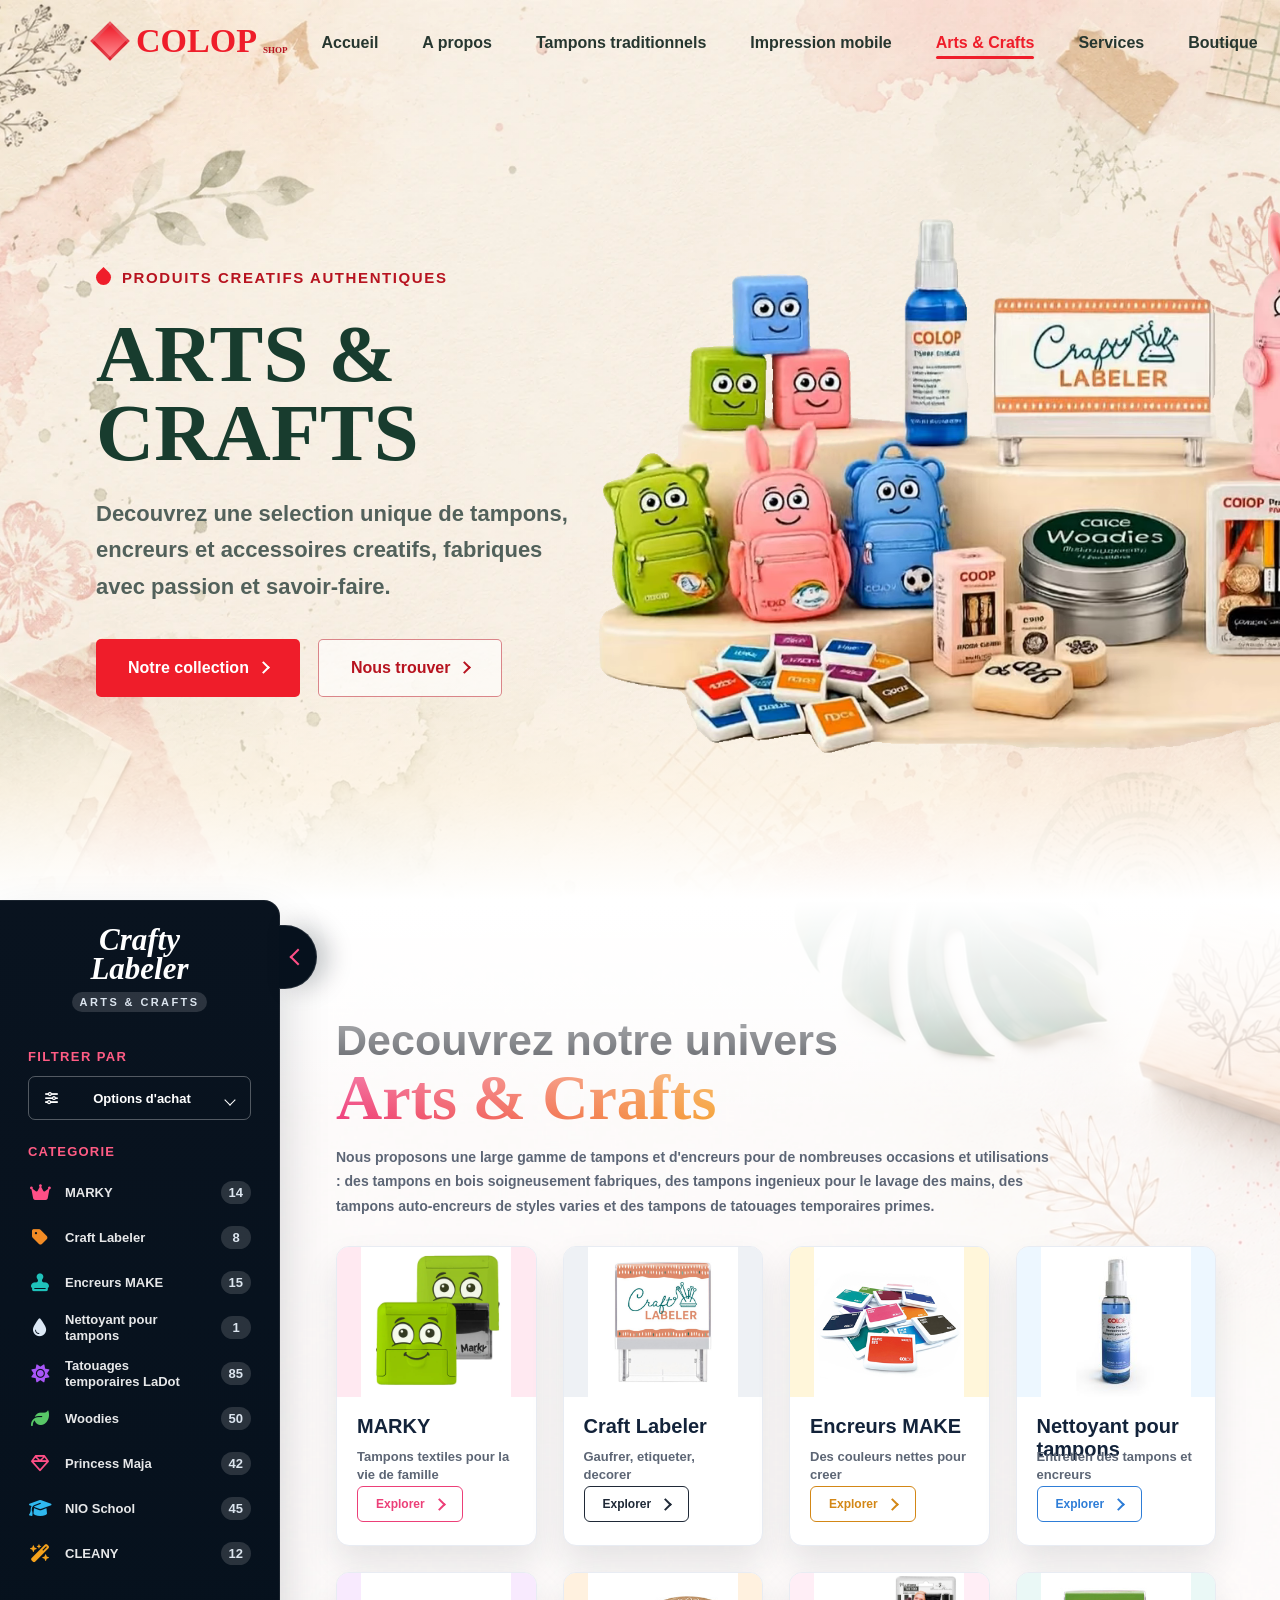
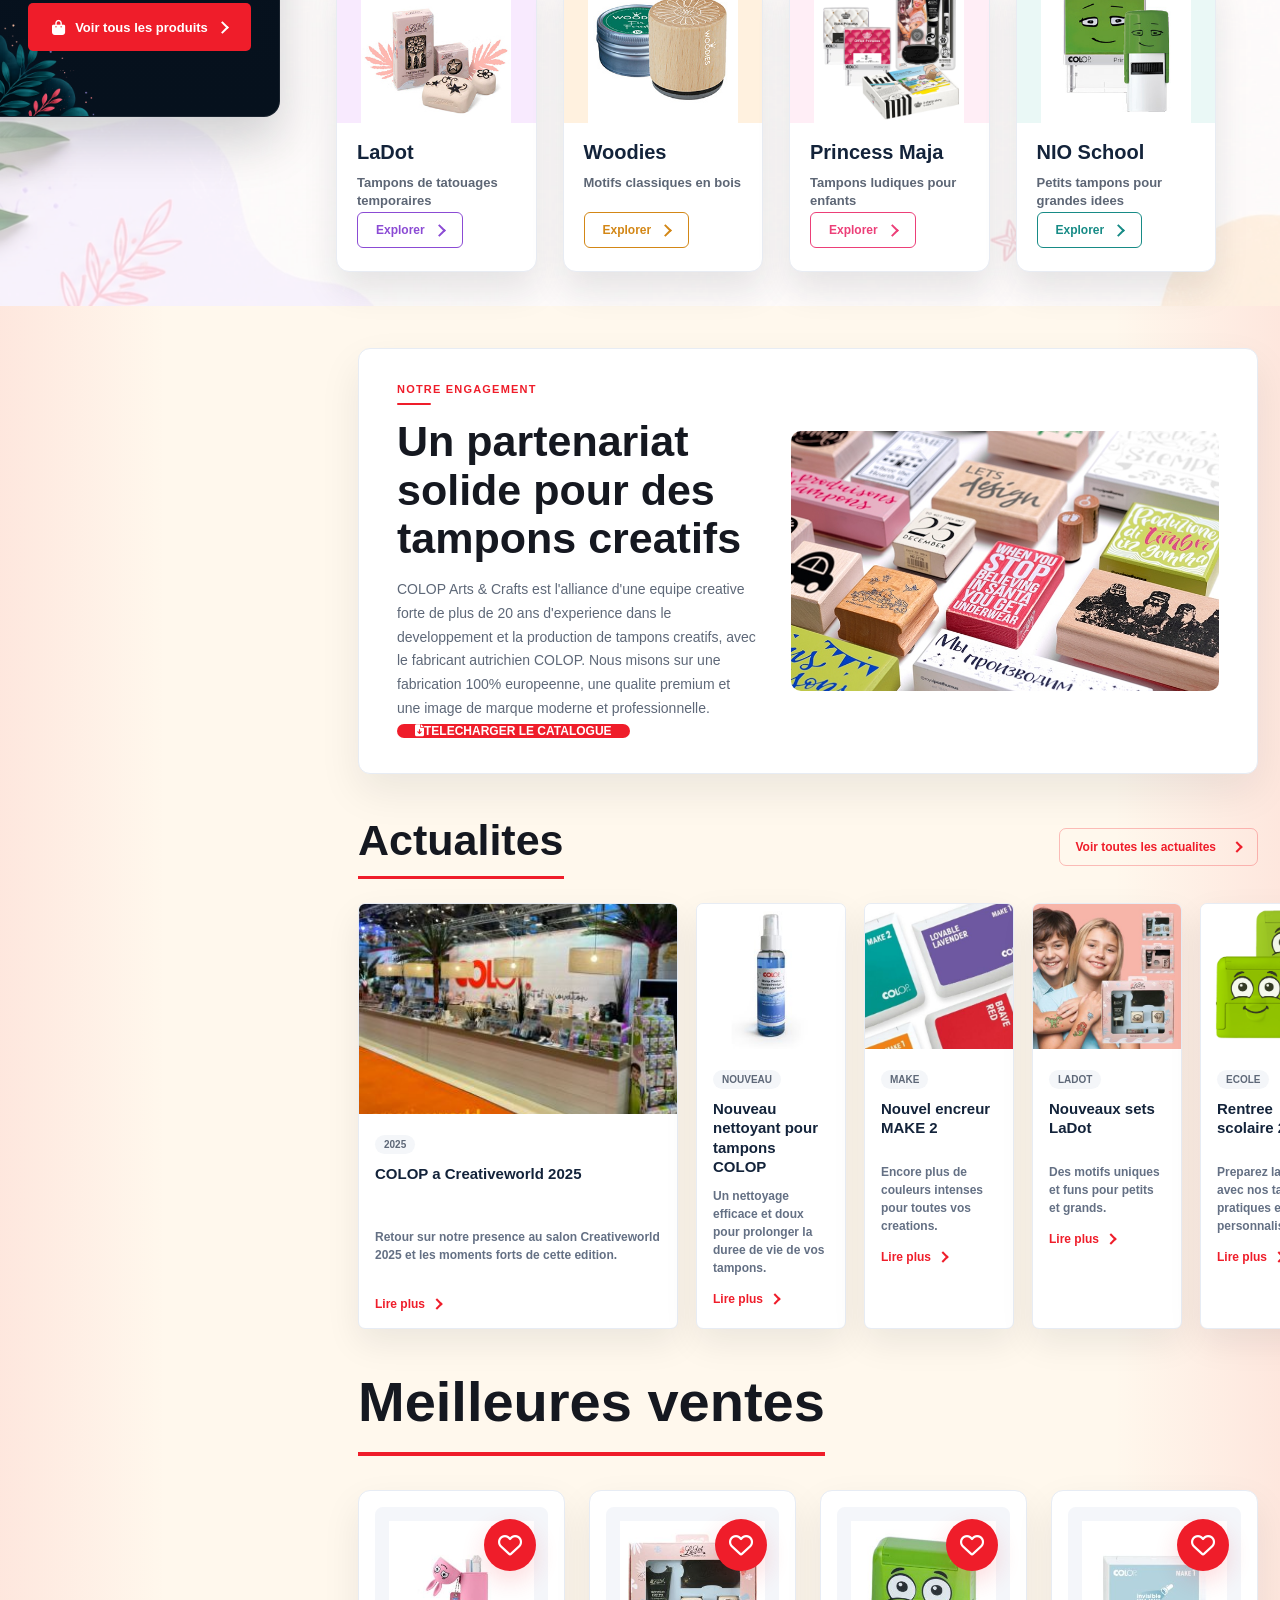
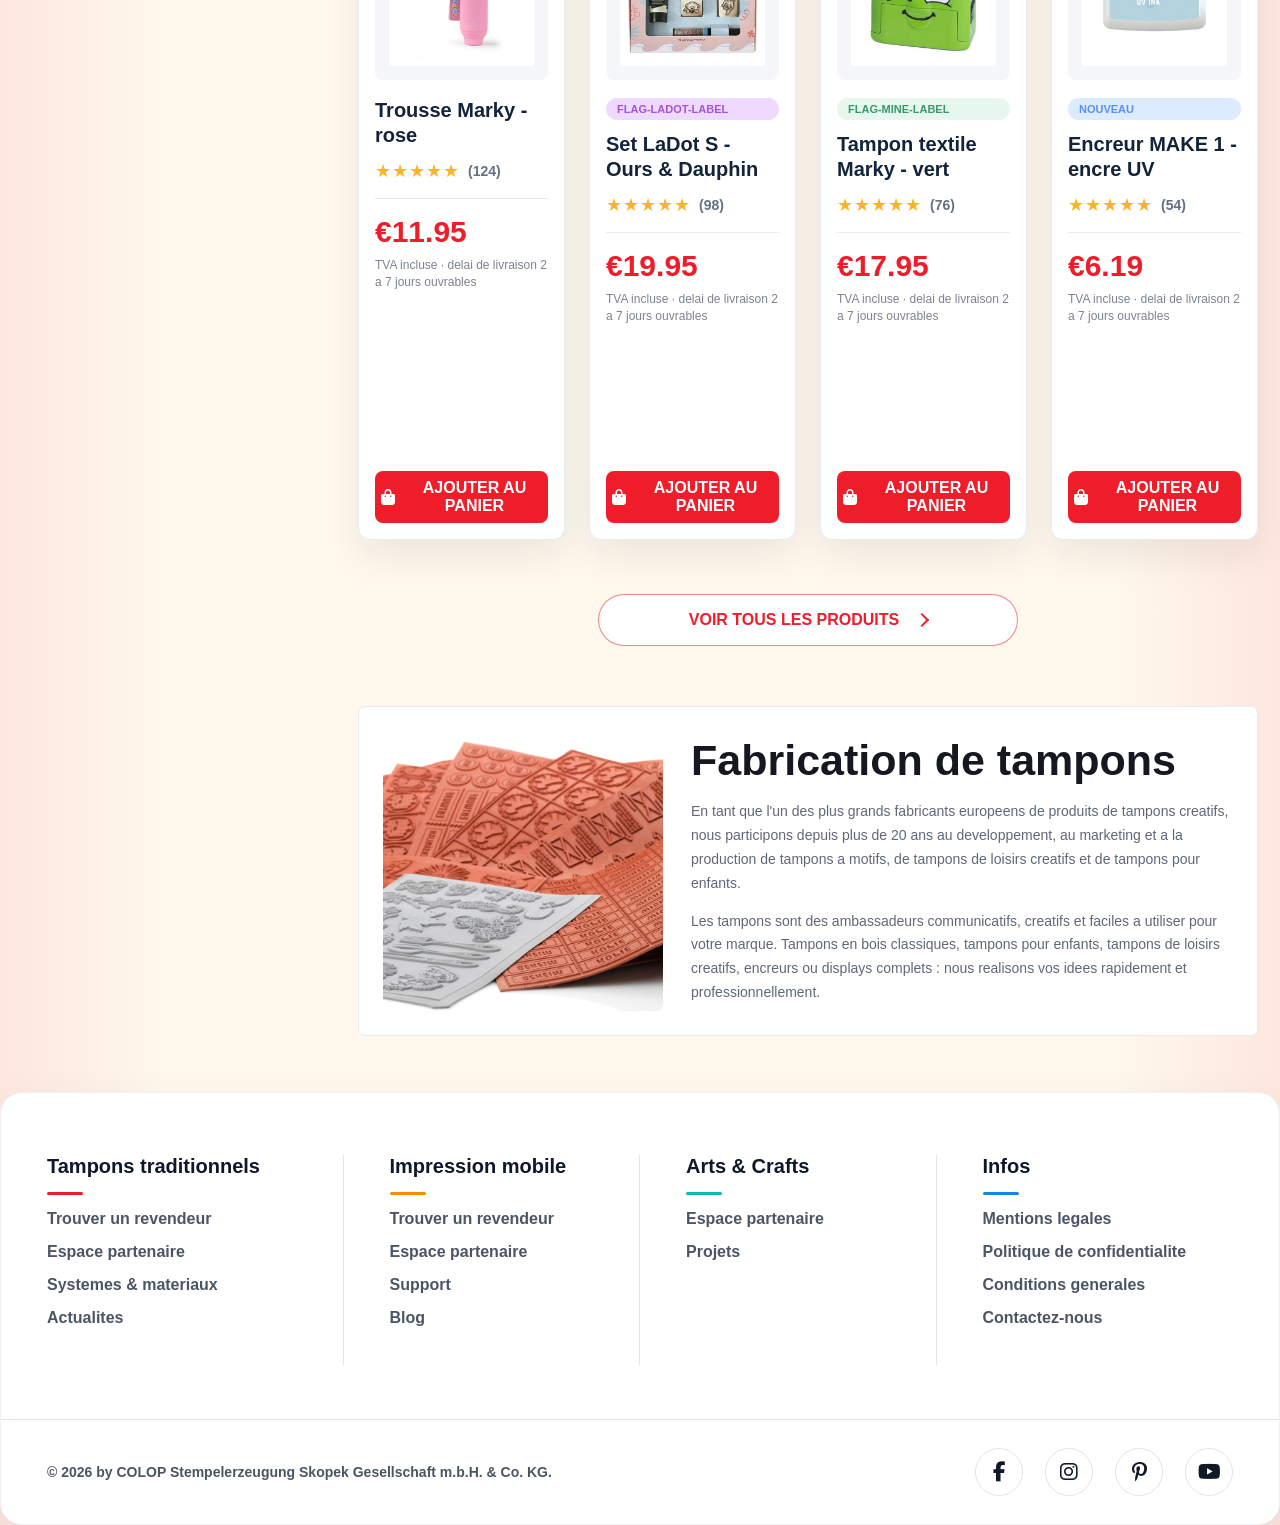
==== commit c54c4247: "ddd" ====
--- a/index.html
+++ b/index.html
@@ -79,7 +79,7 @@
             <h3><i class="fa-solid fa-sliders" aria-hidden="true"></i>Options d'achat</h3>
             <h4>Categorie</h4>
             <ul>
-              <li><i class="option-icon fa-solid fa-crown" aria-hidden="true"></i><a href="#">MARKY</a><span>14</span></li>
+              <li><i class="option-icon fa-solid fa-crown" aria-hidden="true"></i><a href="marky.html">MARKY</a><span>14</span></li>
               <li><i class="option-icon fa-solid fa-tag" aria-hidden="true"></i><a href="#">Craft Labeler</a><span>8</span></li>
               <li><i class="option-icon fa-solid fa-stamp" aria-hidden="true"></i><a href="#">Encreurs MAKE</a><span>15</span></li>
               <li><i class="option-icon fa-solid fa-droplet" aria-hidden="true"></i><a href="#">Nettoyant pour tampons</a><span>1</span></li>
@@ -104,7 +104,7 @@
           </section>
 
           <section class="brand-grid" aria-label="Marques Arts and Crafts">
-            <a class="brand-tile marky" href="#">
+            <a class="brand-tile marky" href="marky.html">
               <img src="assets/brands/marky.jpg" alt="" />
               <strong>MARKY</strong>
               <span>Tampons textiles pour la vie de famille</span>
--- a/styles.css
+++ b/styles.css
@@ -1806,3 +1806,513 @@
   }
 
 }
+
+/* ==========================================================================
+   MARKY PAGE STYLES
+   ========================================================================== */
+
+.marky-page {
+  background: var(--page);
+}
+
+.marky-main-content {
+  padding-bottom: 80px;
+}
+
+.back-link {
+  display: inline-flex;
+  align-items: center;
+  gap: 8px;
+  color: var(--muted);
+  font-weight: 700;
+  font-size: 14px;
+  margin-bottom: 24px;
+  transition: color 0.2s;
+}
+
+.back-link:hover {
+  color: var(--red);
+}
+
+/* Hero Section */
+.marky-hero {
+  padding: 130px 0 60px;
+  background: linear-gradient(180deg, var(--cream) 0%, rgba(255, 255, 255, 0) 100%);
+  border-bottom: 1px solid var(--line);
+}
+
+.marky-hero__inner {
+  display: grid;
+  grid-template-columns: 1.1fr 0.9fr;
+  align-items: center;
+  gap: 60px;
+}
+
+.marky-hero-copy h1 {
+  margin: 10px 0 20px;
+  color: var(--ink);
+  font-family: Georgia, "Times New Roman", serif;
+  font-size: clamp(48px, 5vw, 80px);
+  font-weight: 900;
+  line-height: 1.05;
+}
+
+.marky-hero-copy p {
+  color: var(--text);
+  font-size: clamp(18px, 1.8vw, 22px);
+  line-height: 1.5;
+  font-weight: 500;
+  margin-bottom: 30px;
+}
+
+.marky-hero-art {
+  display: flex;
+  justify-content: center;
+  align-items: center;
+}
+
+.marky-hero-img {
+  width: 100%;
+  max-width: 450px;
+  border-radius: 12px;
+  box-shadow: var(--shadow);
+}
+
+.hero-badges {
+  display: flex;
+  flex-wrap: wrap;
+  gap: 12px;
+  margin-top: 20px;
+}
+
+.hero-badges .badge {
+  display: inline-flex;
+  align-items: center;
+  gap: 8px;
+  background: white;
+  border: 1px solid var(--line);
+  padding: 8px 16px;
+  border-radius: 20px;
+  font-size: 13px;
+  font-weight: 700;
+  color: var(--text);
+  box-shadow: 0 4px 10px rgba(0, 0, 0, 0.02);
+}
+
+.hero-badges .badge i {
+  color: var(--red);
+}
+
+/* Intro Section */
+.marky-intro {
+  max-width: 800px;
+  margin: 60px auto;
+  text-align: center;
+  padding: 0 20px;
+}
+
+.marky-intro h2 {
+  font-family: Georgia, "Times New Roman", serif;
+  font-size: 36px;
+  color: var(--ink);
+  margin-bottom: 24px;
+}
+
+.marky-intro h2 span {
+  color: var(--red);
+}
+
+.marky-intro p {
+  font-size: 17px;
+  line-height: 1.7;
+  color: var(--muted);
+  margin-bottom: 20px;
+}
+
+/* Featured Product Section */
+.marky-featured-product {
+  background: var(--panel);
+  border-radius: 16px;
+  border: 1px solid var(--line);
+  padding: 50px;
+  box-shadow: var(--shadow);
+  margin-bottom: 80px;
+}
+
+.featured-grid {
+  display: grid;
+  grid-template-columns: 1fr 1.1fr;
+  gap: 60px;
+  align-items: center;
+}
+
+.featured-image-container {
+  display: flex;
+  flex-direction: column;
+  align-items: center;
+  gap: 24px;
+}
+
+.featured-image-container img {
+  max-width: 100%;
+  max-height: 380px;
+  object-fit: contain;
+  border-radius: 8px;
+  transition: transform 0.3s ease;
+}
+
+.featured-image-container img:hover {
+  transform: scale(1.02);
+}
+
+.color-picker-wrapper {
+  display: flex;
+  flex-direction: column;
+  align-items: center;
+  gap: 10px;
+}
+
+.color-picker-wrapper span {
+  font-size: 14px;
+  font-weight: 700;
+  color: var(--muted);
+}
+
+.color-swatches {
+  display: flex;
+  gap: 12px;
+}
+
+.swatch {
+  width: 28px;
+  height: 28px;
+  border-radius: 50%;
+  border: 2px solid white;
+  box-shadow: 0 0 0 1px var(--line);
+  cursor: pointer;
+  padding: 0;
+  transition: transform 0.2s, box-shadow 0.2s;
+}
+
+.swatch:hover {
+  transform: scale(1.15);
+}
+
+.swatch.active {
+  box-shadow: 0 0 0 2px var(--red);
+  transform: scale(1.1);
+}
+
+.swatch.green { background-color: #76c043; }
+.swatch.pink { background-color: #e54d80; }
+.swatch.blue { background-color: #4a90e2; }
+
+.featured-details .product-flag {
+  display: inline-block;
+  background: rgba(239, 29, 42, 0.1);
+  color: var(--red);
+  font-weight: 800;
+  font-size: 12px;
+  text-transform: uppercase;
+  padding: 6px 12px;
+  border-radius: 4px;
+  letter-spacing: 1px;
+  margin-bottom: 16px;
+}
+
+.featured-details h2 {
+  font-family: Georgia, "Times New Roman", serif;
+  font-size: 38px;
+  color: var(--ink);
+  margin: 0 0 10px 0;
+}
+
+.featured-details .tagline {
+  font-size: 18px;
+  font-weight: 700;
+  color: var(--red-dark);
+  margin-bottom: 20px;
+}
+
+.featured-details .description {
+  font-size: 15px;
+  line-height: 1.6;
+  color: var(--text);
+  margin-bottom: 30px;
+}
+
+.featured-details h3 {
+  font-size: 16px;
+  font-weight: 800;
+  color: var(--ink);
+  margin-bottom: 12px;
+}
+
+.features-list {
+  list-style: none;
+  padding: 0;
+  margin: 0 0 34px 0;
+  display: grid;
+  grid-template-columns: 1fr;
+  gap: 10px;
+}
+
+.features-list li {
+  display: flex;
+  align-items: center;
+  gap: 12px;
+  font-size: 15px;
+  color: var(--text);
+}
+
+.features-list li i {
+  color: #76c043;
+  font-size: 14px;
+}
+
+.price-action {
+  display: flex;
+  align-items: center;
+  gap: 30px;
+  border-top: 1px solid var(--line);
+  padding-top: 24px;
+}
+
+.price-action .price {
+  font-size: 32px;
+  font-weight: 900;
+  color: var(--ink);
+}
+
+.buy-button {
+  display: inline-flex;
+  align-items: center;
+  justify-content: center;
+  gap: 12px;
+  min-height: 52px;
+  padding: 0 36px;
+  background: var(--red);
+  color: white;
+  border: 0;
+  border-radius: 6px;
+  font-weight: 900;
+  font-size: 16px;
+  cursor: pointer;
+  box-shadow: 0 10px 20px rgba(239, 29, 42, 0.2);
+  transition: background 0.2s, transform 0.2s, box-shadow 0.2s;
+}
+
+.buy-button:hover {
+  background: var(--red-dark);
+  transform: translateY(-2px);
+  box-shadow: 0 12px 24px rgba(239, 29, 42, 0.3);
+}
+
+/* Accessories Section */
+.marky-accessories-section {
+  margin-bottom: 80px;
+}
+
+.marky-accessories-section h2 {
+  font-family: Georgia, "Times New Roman", serif;
+  font-size: 36px;
+  color: var(--ink);
+  text-align: center;
+  margin: 0 0 10px 0;
+}
+
+.marky-accessories-section h2 span {
+  color: var(--red);
+}
+
+.section-desc {
+  text-align: center;
+  color: var(--muted);
+  font-size: 16px;
+  margin-bottom: 40px;
+}
+
+.accessories-grid {
+  display: grid;
+  grid-template-columns: repeat(auto-fill, minmax(320px, 1fr));
+  gap: 30px;
+}
+
+.accessory-card {
+  background: var(--panel);
+  border-radius: 12px;
+  border: 1px solid var(--line);
+  overflow: hidden;
+  display: flex;
+  flex-direction: column;
+  transition: transform 0.3s, box-shadow 0.3s;
+}
+
+.accessory-card:hover {
+  transform: translateY(-6px);
+  box-shadow: 0 14px 30px rgba(73, 38, 18, 0.08);
+}
+
+.card-image-box {
+  height: 240px;
+  background: #faf8f5;
+  display: flex;
+  justify-content: center;
+  align-items: center;
+  padding: 20px;
+  position: relative;
+  overflow: hidden;
+  border-bottom: 1px solid var(--line);
+}
+
+.card-image-box img {
+  max-width: 90%;
+  max-height: 90%;
+  object-fit: contain;
+  transition: transform 0.3s;
+}
+
+.accessory-card:hover .card-image-box img {
+  transform: scale(1.04);
+}
+
+.card-color-picker {
+  position: absolute;
+  bottom: 12px;
+  left: 50%;
+  transform: translateX(-50%);
+  display: flex;
+  gap: 8px;
+  background: rgba(255, 255, 255, 0.9);
+  padding: 6px 12px;
+  border-radius: 20px;
+  box-shadow: 0 4px 10px rgba(0,0,0,0.05);
+}
+
+.card-color-picker .swatch {
+  width: 18px;
+  height: 18px;
+}
+
+.card-content {
+  padding: 24px;
+  display: flex;
+  flex-direction: column;
+  flex-grow: 1;
+}
+
+.card-content h3 {
+  font-size: 19px;
+  font-weight: 800;
+  color: var(--ink);
+  margin: 0 0 10px 0;
+}
+
+.card-content .desc {
+  font-size: 14px;
+  line-height: 1.5;
+  color: var(--text);
+  margin-bottom: 16px;
+}
+
+.card-content .bullets {
+  list-style: none;
+  padding: 0;
+  margin: 0 0 24px 0;
+  font-size: 13px;
+  color: var(--muted);
+}
+
+.card-content .bullets li {
+  position: relative;
+  padding-left: 18px;
+  margin-bottom: 6px;
+  line-height: 1.4;
+}
+
+.card-content .bullets li::before {
+  content: "•";
+  position: absolute;
+  left: 4px;
+  color: var(--red);
+  font-weight: bold;
+}
+
+.card-bottom {
+  display: flex;
+  justify-content: space-between;
+  align-items: center;
+  margin-top: auto;
+  border-top: 1px solid var(--line);
+  padding-top: 16px;
+}
+
+.card-bottom .price {
+  font-size: 20px;
+  font-weight: 900;
+  color: var(--ink);
+}
+
+.card-bottom .btn-sm {
+  width: 38px;
+  height: 38px;
+  border-radius: 50%;
+  background: var(--red);
+  color: white;
+  border: 0;
+  cursor: pointer;
+  display: flex;
+  justify-content: center;
+  align-items: center;
+  box-shadow: 0 4px 10px rgba(239, 29, 42, 0.15);
+  transition: background 0.2s, transform 0.2s;
+}
+
+.card-bottom .btn-sm:hover {
+  background: var(--red-dark);
+  transform: scale(1.08);
+}
+
+/* Responsive Styles for Marky */
+@media (max-width: 992px) {
+  .marky-hero__inner {
+    grid-template-columns: 1fr;
+    gap: 40px;
+    text-align: center;
+  }
+  
+  .back-link {
+    justify-content: center;
+  }
+
+  .hero-badges {
+    justify-content: center;
+  }
+
+  .featured-grid {
+    grid-template-columns: 1fr;
+    gap: 40px;
+  }
+}
+
+@media (max-width: 576px) {
+  .marky-hero {
+    padding-top: 110px;
+  }
+  
+  .marky-featured-product {
+    padding: 24px;
+  }
+  
+  .price-action {
+    flex-direction: column;
+    align-items: stretch;
+    text-align: center;
+    gap: 16px;
+  }
+  
+  .buy-button {
+    width: 100%;
+  }
+}
+
